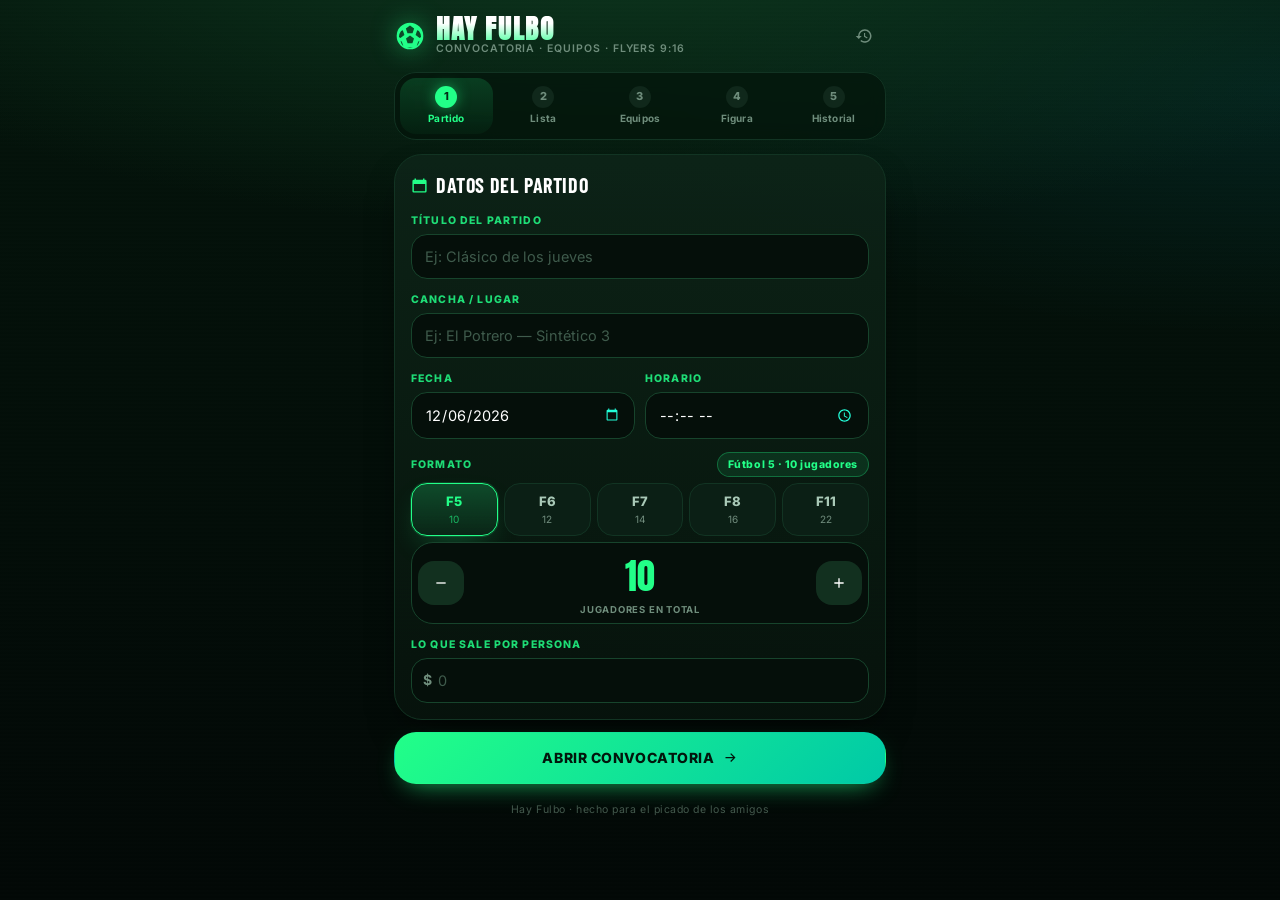
==== index.html @ 8767e7cd "Shell atómico en el service worker y arranque a prueba de fallas El botón +/-, los presets de format" ====
<!DOCTYPE html>
<html lang="es">
<head>
<meta charset="UTF-8">
<meta name="viewport" content="width=device-width, initial-scale=1, viewport-fit=cover">
<meta name="theme-color" content="#04140b">
<title>Hay Fulbo · Organizá el picado y generá flyers 9:16</title>
<meta name="description" content="Armá la convocatoria, balanceá los equipos, coroná la figura y generá flyers verticales 9:16 listos para el estado de WhatsApp e Instagram Stories.">

<link rel="icon" href="assets/favicon.svg" type="image/svg+xml">
<link rel="apple-touch-icon" href="assets/apple-touch-icon.png">
<link rel="manifest" href="manifest.webmanifest">
<meta name="mobile-web-app-capable" content="yes">
<meta name="apple-mobile-web-app-capable" content="yes">
<meta name="apple-mobile-web-app-status-bar-style" content="black-translucent">
<meta name="apple-mobile-web-app-title" content="Hay Fulbo">
<link rel="preconnect" href="https://fonts.googleapis.com">
<link rel="preconnect" href="https://fonts.gstatic.com" crossorigin>
<link href="https://fonts.googleapis.com/css2?family=Anton&family=Barlow+Condensed:wght@500;600;700&family=Inter:wght@400;500;600;800&display=swap" rel="stylesheet">
<link rel="stylesheet" href="css/styles.css">

<meta property="og:title" content="Hay Fulbo">
<meta property="og:description" content="Organizador de picados con flyers verticales 9:16 automáticos.">
<meta property="og:type" content="website">
<meta property="og:image" content="assets/icon-512.png">
</head>
<body>

<!-- ============ SPRITE DE ICONOS ============ -->
<svg width="0" height="0" style="position:absolute" aria-hidden="true">
  <defs>
    <symbol id="i-ball" viewBox="0 0 24 24"><path fill="currentColor" d="M12 2a10 10 0 1 0 0 20a10 10 0 0 0 0-20m0 2.2l3.1 2.2l-1.2 3.6h-3.8L8.9 6.4zM6.6 7.7l1.2 3.6l-3 2.2l-1.1-.8a8 8 0 0 1 1.6-4.4zm10.8 0l1.3.6a8 8 0 0 1 1.6 4.4l-1.1.8l-3-2.2zM12 11.6l3 2.2l-1.2 3.6h-3.6L9 13.8zM4.9 15.6l1 .7l1.1 3.3a8 8 0 0 1-2.1-4m14.2 0a8 8 0 0 1-2.1 4l1.1-3.3zm-9.4 5.1l.5-.1h3.6l.5.1a8 8 0 0 1-4.6 0"/></symbol>
    <symbol id="i-pin" viewBox="0 0 24 24"><path fill="currentColor" d="M12 2a7 7 0 0 0-7 7c0 5.2 7 13 7 13s7-7.8 7-13a7 7 0 0 0-7-7m0 9.5A2.5 2.5 0 1 1 12 6.5a2.5 2.5 0 0 1 0 5"/></symbol>
    <symbol id="i-clock" viewBox="0 0 24 24"><path fill="currentColor" d="M12 2a10 10 0 1 0 0 20a10 10 0 0 0 0-20m1 10.6l4 2.3l-1 1.7l-5-2.9V6h2z"/></symbol>
    <symbol id="i-cal" viewBox="0 0 24 24"><path fill="currentColor" d="M7 2v2h10V2h2v2h1a2 2 0 0 1 2 2v14a2 2 0 0 1-2 2H4a2 2 0 0 1-2-2V6a2 2 0 0 1 2-2h1V2zm13 8H4v10h16z"/></symbol>
    <symbol id="i-users" viewBox="0 0 24 24"><path fill="currentColor" d="M16 11a3 3 0 1 0 0-6a3 3 0 0 0 0 6m-8 0a3 3 0 1 0 0-6a3 3 0 0 0 0 6m0 2c-2.7 0-8 1.3-8 4v3h10v-3c0-1 .4-1.9 1-2.6c-1-.3-2.2-.4-3-.4m8 0c-.6 0-1.3.1-2 .2c1.2.9 2 2.1 2 3.4V21h8v-3c0-2.7-5.3-4-8-4"/></symbol>
    <symbol id="i-plus" viewBox="0 0 24 24"><path fill="currentColor" d="M11 5h2v6h6v2h-6v6h-2v-6H5v-2h6z"/></symbol>
    <symbol id="i-minus" viewBox="0 0 24 24"><path fill="currentColor" d="M5 11h14v2H5z"/></symbol>
    <symbol id="i-trash" viewBox="0 0 24 24"><path fill="currentColor" d="M9 3h6l1 2h4v2H4V5h4zM6 9h12l-1 12H7z"/></symbol>
    <symbol id="i-x" viewBox="0 0 24 24"><path fill="currentColor" d="m12 10.6l5-5l1.4 1.4l-5 5l5 5L17 18.4l-5-5l-5 5L5.6 17l5-5l-5-5L7 5.6z"/></symbol>
    <symbol id="i-download" viewBox="0 0 24 24"><path fill="currentColor" d="M12 3v10.2l3.6-3.6L17 11l-5 5l-5-5l1.4-1.4L12 13.2V3zM5 19h14v2H5z"/></symbol>
    <symbol id="i-share" viewBox="0 0 24 24"><path fill="currentColor" d="M18 16.1a3 3 0 0 0-2 .8l-7.1-4.1a3 3 0 0 0 0-1.6L16 7.1a3 3 0 1 0-1-2.2l-7.1 4.1a3 3 0 1 0 0 6l7.2 4.2a3 3 0 1 0 2.9-3.1"/></symbol>
    <symbol id="i-copy" viewBox="0 0 24 24"><path fill="currentColor" d="M16 1H4a2 2 0 0 0-2 2v14h2V3h12zm3 4H8a2 2 0 0 0-2 2v14a2 2 0 0 0 2 2h11a2 2 0 0 0 2-2V7a2 2 0 0 0-2-2"/></symbol>
    <symbol id="i-link" viewBox="0 0 24 24"><path fill="currentColor" d="M10.6 13.4a1 1 0 0 1 0-1.4l1.4-1.4a1 1 0 0 1 1.4 1.4zM7.8 16.2a4 4 0 0 1 0-5.7l2.8-2.8l1.4 1.4l-2.8 2.8a2 2 0 0 0 2.8 2.8l2.8-2.8l1.4 1.4l-2.8 2.9a4 4 0 0 1-5.6 0m8.4-8.4l-2.8 2.8l-1.4-1.4l2.8-2.8a4 4 0 1 1 5.6 5.6l-2.8 2.8l-1.4-1.4l2.8-2.8a2 2 0 0 0-2.8-2.8"/></symbol>
    <symbol id="i-wa" viewBox="0 0 24 24"><path fill="currentColor" d="M12 2a10 10 0 0 0-8.6 15L2 22l5.2-1.4A10 10 0 1 0 12 2m5.3 13.9c-.2.6-1.3 1.2-1.8 1.2s-1.2.3-4-1.4a11 11 0 0 1-3.4-4c-.3-.5-.9-1.6-.9-3s.8-2.1 1.1-2.4a1 1 0 0 1 .8-.3h.6c.2 0 .4 0 .6.5l.9 2c.1.2 0 .4-.1.6l-.4.5c-.2.2-.3.4-.1.7a9 9 0 0 0 4 3.1c.3.1.5.1.7-.1l.9-1c.2-.3.4-.2.6-.1l2 1c.3.1.5.2.5.3s0 .8-.2 1.4"/></symbol>
    <symbol id="i-magic" viewBox="0 0 24 24"><path fill="currentColor" d="m5 3l.9 2.6L8.5 6.5L5.9 7.4L5 10l-.9-2.6L1.5 6.5L4.1 5.6zm12 2l.6 1.8l1.9.7l-1.9.6L17 10l-.6-1.9l-1.9-.6l1.9-.7zM11.7 8.9l3.4 3.4L6.4 21L3 17.6zM19 14l.9 2.6l2.6.9l-2.6.9l-.9 2.6l-.9-2.6l-2.6-.9l2.6-.9z"/></symbol>
    <symbol id="i-medal" viewBox="0 0 24 24"><path fill="currentColor" d="M7 2h4L8.5 8.2A7 7 0 0 0 6 9.7zm10 0l1 7.7a7 7 0 0 0-2.5-1.5L13 2zM12 10a6 6 0 1 0 0 12a6 6 0 0 0 0-12m0 3l1.1 2.2l2.4.4l-1.7 1.7l.4 2.4L12 18.6l-2.2 1.1l.4-2.4l-1.7-1.7l2.4-.4z"/></symbol>
    <symbol id="i-image" viewBox="0 0 24 24"><path fill="currentColor" d="M21 3H3a1 1 0 0 0-1 1v16a1 1 0 0 0 1 1h18a1 1 0 0 0 1-1V4a1 1 0 0 0-1-1M8 7.5A1.5 1.5 0 1 1 8 10.5A1.5 1.5 0 0 1 8 7.5M4 19l5-6l3 3.5L15 12l5 7z"/></symbol>
    <symbol id="i-shirt" viewBox="0 0 24 24"><path fill="currentColor" d="M9 2L3 5l2 5l2-.7V22h10V9.3L19 10l2-5l-6-3a3 3 0 0 1-6 0"/></symbol>
    <symbol id="i-chart" viewBox="0 0 24 24"><path fill="currentColor" d="M3 3h2v16h16v2H3zm5 10h3v5H8zm5-6h3v11h-3zm5 3h3v8h-3z"/></symbol>
    <symbol id="i-check" viewBox="0 0 24 24"><path fill="currentColor" d="m9.6 16.6l-4.2-4.2L4 13.8l5.6 5.6L21 8l-1.4-1.4z"/></symbol>
    <symbol id="i-warn" viewBox="0 0 24 24"><path fill="currentColor" d="M12 2L1 21h22zm0 6l1 7h-2zm-1 9h2v2h-2z"/></symbol>
    <symbol id="i-info" viewBox="0 0 24 24"><path fill="currentColor" d="M12 2a10 10 0 1 0 0 20a10 10 0 0 0 0-20m1 15h-2v-6h2zm0-8h-2V7h2z"/></symbol>
    <symbol id="i-arrow" viewBox="0 0 24 24"><path fill="currentColor" d="m13 5l7 7l-7 7l-1.4-1.4l4.6-4.6H4v-2h12.2L11.6 6.4z"/></symbol>
    <symbol id="i-money" viewBox="0 0 24 24"><path fill="currentColor" d="M2 5h20v14H2zm10 2.5a4.5 4.5 0 1 0 0 9a4.5 4.5 0 0 0 0-9M5 8a2 2 0 0 1-2 2v4a2 2 0 0 1 2 2h14a2 2 0 0 1 2-2v-4a2 2 0 0 1-2-2z"/></symbol>
    <symbol id="i-swap" viewBox="0 0 24 24"><path fill="currentColor" d="M8 3v3h11v2H8v3l-5-4zm8 18v-3H5v-2h11v-3l5 4z"/></symbol>
    <symbol id="i-history" viewBox="0 0 24 24"><path fill="currentColor" d="M13 3a9 9 0 0 0-9 9H1l4 4l4-4H6a7 7 0 1 1 7 7a7 7 0 0 1-4.5-1.7l-1.4 1.5A9 9 0 1 0 13 3m-1 5v5l4 2.4l.8-1.3L13.5 12V8z"/></symbol>
  </defs>
</svg>

<!-- ============ TOAST ============ -->
<div id="toast" class="toast" role="status" aria-live="polite">
  <svg class="toast__icon"><use href="#i-check"></use></svg>
  <span class="toast__msg"></span>
</div>

<canvas id="confetti" class="confetti" aria-hidden="true"></canvas>

<!-- ============ APP ============ -->
<div class="app">

  <header class="topbar">
    <div class="brand">
      <svg class="brand__ball"><use href="#i-ball"></use></svg>
      <div class="brand__text">
        <h1>HAY FULBO</h1>
        <p>Convocatoria · Equipos · Flyers 9:16</p>
      </div>
    </div>
    <button class="btn btn--ghost btn--icon" id="btn-reset" title="Nuevo partido" aria-label="Nuevo partido">
      <svg><use href="#i-history"></use></svg>
    </button>
  </header>

  <nav class="steps" id="steps" role="tablist" aria-label="Pasos">
    <button class="step is-active" data-step="1" role="tab"><span class="step__n">1</span><span class="step__l">Partido</span></button>
    <button class="step" data-step="2" role="tab"><span class="step__n">2</span><span class="step__l">Lista</span></button>
    <button class="step" data-step="3" role="tab"><span class="step__n">3</span><span class="step__l">Equipos</span></button>
    <button class="step" data-step="4" role="tab"><span class="step__n">4</span><span class="step__l">Figura</span></button>
    <button class="step" data-step="5" role="tab"><span class="step__n">5</span><span class="step__l">Historial</span></button>
  </nav>

  <main class="screens">

    <!-- ========== 1. PARTIDO ========== -->
    <section class="screen is-active" data-screen="1">
      <div class="card">
        <h2 class="card__title"><svg><use href="#i-cal"></use></svg> Datos del partido</h2>

        <div class="field">
          <label for="f-titulo">Título del partido</label>
          <input id="f-titulo" type="text" maxlength="34" placeholder="Ej: Clásico de los jueves" autocomplete="off">
        </div>

        <div class="field">
          <label for="f-lugar">Cancha / lugar</label>
          <input id="f-lugar" type="text" maxlength="40" placeholder="Ej: El Potrero — Sintético 3" autocomplete="off">
        </div>

        <div class="grid-2">
          <div class="field">
            <label for="f-fecha">Fecha</label>
            <input id="f-fecha" type="date">
          </div>
          <div class="field">
            <label for="f-hora">Horario</label>
            <input id="f-hora" type="time">
          </div>
        </div>

        <div class="field">
          <div class="field__head">
            <label>Formato</label>
            <span class="pill" id="format-label">Fútbol 5 · 10 jugadores</span>
          </div>
          <div class="presets" id="presets">
            <button type="button" data-total="10"><b>F5</b><i>10</i></button>
            <button type="button" data-total="12"><b>F6</b><i>12</i></button>
            <button type="button" data-total="14"><b>F7</b><i>14</i></button>
            <button type="button" data-total="16"><b>F8</b><i>16</i></button>
            <button type="button" data-total="22"><b>F11</b><i>22</i></button>
          </div>
          <div class="stepper">
            <button type="button" id="total-minus" aria-label="Quitar cupo"><svg><use href="#i-minus"></use></svg></button>
            <div class="stepper__val">
              <input id="f-total" type="number" min="2" max="40" value="10" inputmode="numeric">
              <span>jugadores en total</span>
            </div>
            <button type="button" id="total-plus" aria-label="Sumar cupo"><svg><use href="#i-plus"></use></svg></button>
          </div>
        </div>

        <div class="field">
          <label for="f-precio">Lo que sale por persona</label>
          <div class="input-affix">
            <span>$</span>
            <input id="f-precio" type="number" min="0" step="100" placeholder="0" inputmode="numeric">
          </div>
        </div>
      </div>

      <button class="btn btn--primary btn--xl" id="btn-open-call">
        Abrir convocatoria <svg><use href="#i-arrow"></use></svg>
      </button>
    </section>

    <!-- ========== 2. LISTA ========== -->
    <section class="screen" data-screen="2">
      <div class="card status" id="status-card">
        <div class="status__row">
          <div>
            <p class="status__kicker" id="status-kicker">Convocatoria abierta</p>
            <h3 class="status__headline" id="status-headline">FALTAN 10</h3>
          </div>
          <div class="status__count">
            <span>cupos</span>
            <b><i id="count-in">0</i>/<i id="count-total">10</i></b>
          </div>
        </div>
        <div class="bar"><div class="bar__fill" id="bar-fill"></div></div>
        <div class="status__meta" id="status-meta"></div>
      </div>

      <div class="card">
        <form id="form-player" class="add-row" autocomplete="off">
          <input id="f-nombre" type="text" maxlength="22" placeholder="Nombre o apodo…" aria-label="Nombre del jugador" list="known-names">
          <datalist id="known-names"></datalist>
          <select id="f-pos" aria-label="Posición">
            <option value="COM">Campo</option>
            <option value="ARQ">Arquero</option>
            <option value="DEF">Defensor</option>
            <option value="MED">Medio</option>
            <option value="DEL">Delantero</option>
          </select>
          <button class="btn btn--primary btn--icon" type="submit" aria-label="Agregar"><svg><use href="#i-plus"></use></svg></button>
        </form>
        <div class="add-tools">
          <button class="link" id="btn-regulars"><svg><use href="#i-users"></use></svg> Los de siempre</button>
          <button class="link" id="btn-paste"><svg><use href="#i-wa"></use></svg> Pegar de WhatsApp</button>
          <button class="link link--danger" id="btn-clear"><svg><use href="#i-trash"></use></svg> Vaciar</button>
        </div>
      </div>

      <div class="card">
        <div class="card__head">
          <h2 class="card__title"><svg><use href="#i-users"></use></svg> Nómina</h2>
          <span class="pill" id="roster-badge">0 anotados</span>
        </div>
        <div id="roster" class="roster"></div>
      </div>

      <div class="actions-grid">
        <button class="btn btn--soft" id="btn-flyer-call"><svg><use href="#i-image"></use></svg> Flyer 9:16</button>
        <button class="btn btn--soft" id="btn-copy-wa"><svg><use href="#i-wa"></use></svg> Copiar texto</button>
        <button class="btn btn--soft" id="btn-copy-link"><svg><use href="#i-link"></use></svg> Copiar link</button>
        <button class="btn btn--soft" id="btn-goto-teams"><svg><use href="#i-shirt"></use></svg> Armar equipos</button>
      </div>
    </section>

    <!-- ========== 3. EQUIPOS ========== -->
    <section class="screen" data-screen="3">
      <div class="card">
        <div class="card__head">
          <h2 class="card__title"><svg><use href="#i-shirt"></use></svg> Balanceador</h2>
          <span class="pill" id="balance-badge">—</span>
        </div>
        <p class="muted">Reparte los titulares en dos equipos parejos usando nivel y posición. Podés mover jugadores a mano tocando el ícono de intercambio.</p>
        <div class="grid-2">
          <div class="field">
            <label for="f-teamA">Nombre equipo A</label>
            <input id="f-teamA" type="text" maxlength="16" placeholder="Claritos">
          </div>
          <div class="field">
            <label for="f-teamB">Nombre equipo B</label>
            <input id="f-teamB" type="text" maxlength="16" placeholder="Oscuritos">
          </div>
        </div>
        <button class="btn btn--primary btn--xl" id="btn-balance"><svg><use href="#i-magic"></use></svg> Balancear equipos</button>
      </div>

      <div class="teams" id="teams"></div>

      <div class="actions-grid">
        <button class="btn btn--soft" id="btn-flyer-teams"><svg><use href="#i-image"></use></svg> Flyer formaciones</button>
        <button class="btn btn--soft" id="btn-copy-teams"><svg><use href="#i-copy"></use></svg> Copiar equipos</button>
      </div>
    </section>

    <!-- ========== 4. FIGURA Y PUNTAJES ========== -->
    <section class="screen" data-screen="4">
      <div class="card">
        <div class="card__head">
          <h2 class="card__title"><svg><use href="#i-medal"></use></svg> Puntajes y figura</h2>
          <span class="pill" id="mvp-badge">Sin figura</span>
        </div>
        <div id="ratings" class="ratings"></div>
      </div>

      <div class="actions-grid">
        <button class="btn btn--soft btn--wide" id="btn-flyer-mvp"><svg><use href="#i-medal"></use></svg> Flyer de la figura 9:16</button>
        <button class="btn btn--primary btn--wide" id="btn-save-history"><svg><use href="#i-check"></use></svg> Cerrar partido y guardar</button>
      </div>
    </section>

    <!-- ========== 5. HISTORIAL ========== -->
    <section class="screen" data-screen="5">
      <div class="card">
        <div class="card__head">
          <h2 class="card__title"><svg><use href="#i-history"></use></svg> Ranking histórico</h2>
          <span class="pill" id="history-badge">0 partidos</span>
        </div>
        <div id="history-rank" class="rank"></div>
      </div>
      <div class="card">
        <h2 class="card__title"><svg><use href="#i-cal"></use></svg> Partidos guardados</h2>
        <div id="history-list" class="hist"></div>
      </div>
      <button class="btn btn--soft btn--wide" id="btn-clear-history"><svg><use href="#i-trash"></use></svg> Borrar historial</button>
    </section>

  </main>

  <div class="install" id="install-banner" hidden>
    <div class="install__icon"><svg><use href="#i-download"></use></svg></div>
    <div class="install__body">
      <b>Instalá Hay Fulbo en el celu</b>
      <span>Se abre como una app, entra sin internet y ocupa casi nada.</span>
    </div>
    <div class="install__actions">
      <button class="btn btn--primary" id="btn-install">Instalar</button>
      <button class="link" id="btn-install-dismiss">Ahora no</button>
    </div>
  </div>

  <footer class="foot">Hay Fulbo · hecho para el picado de los amigos</footer>
</div>

<!-- ============ AVISO DE VERSIÓN NUEVA ============ -->
<div class="updatebar" id="update-bar" hidden role="status">
  <span>Hay una versión nueva de la app.</span>
  <button class="btn btn--primary" id="btn-update">Actualizar</button>
</div>

<!-- ============ MODAL: CÓMO INSTALAR ============ -->
<div class="modal" id="ios-modal" hidden>
  <div class="modal__box modal__box--sm" role="dialog" aria-modal="true" aria-label="Cómo instalar la app">
    <div class="modal__head">
      <h3><svg class="ic"><use href="#i-download"></use></svg> Instalar en el celu</h3>
      <button class="btn btn--ghost btn--icon" data-close><svg><use href="#i-x"></use></svg></button>
    </div>
    <p class="muted">Queda como una app más, con su ícono en la pantalla de inicio y sin barra del navegador.</p>
    <ol class="howto">
      <li><b>iPhone / iPad:</b> tocá <span class="kbd">Compartir</span> en la barra de Safari, elegí <span class="kbd">Agregar a inicio</span> y confirmá.</li>
      <li><b>Android:</b> abrí el menú de tres puntos y tocá <span class="kbd">Instalar aplicación</span>.</li>
      <li><b>Escritorio:</b> el ícono de instalar aparece a la derecha de la barra de direcciones.</li>
    </ol>
    <div class="modal__foot">
      <button class="btn btn--soft btn--wide" data-close>Entendido</button>
    </div>
  </div>
</div>

<!-- ============ MODAL FLYER ============ -->
<div class="modal" id="flyer-modal" hidden>
  <div class="modal__box modal__box--wide" role="dialog" aria-modal="true" aria-label="Flyer">
    <div class="modal__head">
      <h3 id="flyer-title">Flyer</h3>
      <button class="btn btn--ghost btn--icon" data-close><svg><use href="#i-x"></use></svg></button>
    </div>

    <div class="themes" id="themes"></div>

    <div class="stage">
      <div class="stage__frame">
        <canvas id="flyer-canvas" width="1080" height="1920"></canvas>
      </div>
    </div>

    <div class="modal__foot">
      <button class="btn btn--primary btn--wide" id="btn-share"><svg><use href="#i-share"></use></svg> Compartir</button>
      <button class="btn btn--soft btn--wide" id="btn-download"><svg><use href="#i-download"></use></svg> Descargar PNG 1080×1920</button>
    </div>
  </div>
</div>

<!-- ============ MODAL PEGAR ============ -->
<div class="modal" id="paste-modal" hidden>
  <div class="modal__box" role="dialog" aria-modal="true" aria-label="Pegar lista">
    <div class="modal__head">
      <h3><svg class="ic"><use href="#i-wa"></use></svg> Pegar del grupo</h3>
      <button class="btn btn--ghost btn--icon" data-close><svg><use href="#i-x"></use></svg></button>
    </div>
    <p class="muted">Pegá el mensaje entero. Detecta numeraciones (1., 2-, •), ignora encabezados y descarta repetidos.</p>
    <textarea id="paste-text" rows="8" placeholder="1. Nico&#10;2- Mati&#10;3) Franco&#10;4. Gonza"></textarea>
    <div class="modal__foot">
      <button class="btn btn--primary btn--wide" id="btn-paste-ok">Procesar y agregar</button>
      <button class="btn btn--soft" data-close>Cancelar</button>
    </div>
  </div>
</div>

<!-- ============ MODAL CONFIRMAR ============ -->
<div class="modal" id="confirm-modal" hidden>
  <div class="modal__box modal__box--sm" role="alertdialog" aria-modal="true">
    <div class="modal__head"><h3 id="confirm-title">¿Seguro?</h3></div>
    <p class="muted" id="confirm-text"></p>
    <div class="modal__foot">
      <button class="btn btn--danger btn--wide" id="confirm-yes">Sí, dale</button>
      <button class="btn btn--soft" data-close>Cancelar</button>
    </div>
  </div>
</div>

<script src="js/util.js"></script>
<script src="js/pwa.js"></script>
<script src="js/state.js"></script>
<script src="js/teams.js"></script>
<script src="js/canvas-kit.js"></script>
<script src="js/themes.js"></script>
<script src="js/flyers.js"></script>
<script src="js/ui.js"></script>
<script src="js/main.js"></script>
</body>
</html>
---- css/styles.css ----
/* ============================================================
   HAY FULBO — design system
   ============================================================ */
:root{
  --bg-0:#020806;
  --bg-1:#04140b;
  --bg-2:#071c11;
  --surface:#0a1a12;
  --surface-2:#0d2418;
  --line:#17442c;
  --line-soft:#123423;

  --ink:#eafff3;
  --ink-2:#a9c9b7;
  --ink-3:#6f8d7c;

  --accent:#22ff88;
  --accent-2:#00d9ff;
  --gold:#ffcb3d;
  --danger:#ff5a5a;
  --warn:#ffa62b;

  --r-sm:10px;
  --r-md:16px;
  --r-lg:22px;
  --r-xl:28px;

  --shadow: 0 18px 40px -18px rgba(0,0,0,.9);
  --glow: 0 0 0 1px rgba(34,255,136,.18), 0 12px 30px -12px rgba(34,255,136,.35);

  --font-display:'Anton', 'Arial Black', sans-serif;
  --font-cond:'Barlow Condensed', 'Arial Narrow', sans-serif;
  --font-body:'Inter', system-ui, -apple-system, 'Segoe UI', sans-serif;
}

*,*::before,*::after{box-sizing:border-box}
html,body{margin:0;padding:0}
html{-webkit-text-size-adjust:100%}

body{
  font-family:var(--font-body);
  color:var(--ink);
  background:
    radial-gradient(120% 60% at 50% -10%, #0d3a20 0%, transparent 60%),
    radial-gradient(90% 50% at 100% 10%, rgba(0,217,255,.08) 0%, transparent 55%),
    linear-gradient(180deg, var(--bg-1) 0%, var(--bg-0) 100%);
  background-attachment:fixed;
  min-height:100dvh;
  -webkit-tap-highlight-color:transparent;
  font-size:15px;
  line-height:1.45;
}
body::before{
  content:'';position:fixed;inset:0;pointer-events:none;z-index:0;
  background-image:repeating-linear-gradient(0deg, rgba(255,255,255,.014) 0 2px, transparent 2px 4px);
  mix-blend-mode:overlay;
}

button,input,select,textarea{font:inherit;color:inherit}
button{cursor:pointer;border:0;background:none}
h1,h2,h3,p{margin:0}
svg{width:1em;height:1em;display:block;fill:currentColor}

/* ---------- layout ---------- */
.app{
  position:relative;z-index:1;
  width:100%;max-width:470px;margin:0 auto;
  padding:14px 14px calc(28px + env(safe-area-inset-bottom));
  display:flex;flex-direction:column;gap:14px;
}

.topbar{display:flex;align-items:center;justify-content:space-between;gap:10px}
.brand{display:flex;align-items:center;gap:10px}
.brand__ball{
  font-size:32px;color:var(--accent);
  filter:drop-shadow(0 0 12px rgba(34,255,136,.55));
  animation:spin 9s linear infinite;
}
@keyframes spin{to{transform:rotate(360deg)}}
@media (prefers-reduced-motion:reduce){.brand__ball{animation:none}}
.brand__text h1{
  font-family:var(--font-display);font-size:27px;letter-spacing:.06em;
  line-height:.95;color:#fff;
  background:linear-gradient(180deg,#fff 30%,var(--accent) 130%);
  -webkit-background-clip:text;background-clip:text;color:transparent;
}
.brand__text p{font-size:10.5px;color:var(--ink-3);letter-spacing:.09em;text-transform:uppercase;font-weight:600}

/* ---------- steps ---------- */
.steps{
  display:grid;grid-template-columns:repeat(5,1fr);gap:4px;
  background:rgba(4,20,11,.7);border:1px solid var(--line-soft);
  border-radius:var(--r-lg);padding:5px;backdrop-filter:blur(8px);
}
.step{
  display:flex;flex-direction:column;align-items:center;gap:3px;
  padding:8px 2px;border-radius:var(--r-md);
  color:var(--ink-3);transition:.18s;
}
.step__n{
  width:22px;height:22px;border-radius:50%;
  display:grid;place-items:center;font-size:11px;font-weight:800;
  background:#10281b;color:var(--ink-3);transition:.18s;
}
.step__l{font-size:10px;font-weight:700;letter-spacing:.02em}
.step.is-active{background:linear-gradient(180deg,rgba(34,255,136,.16),rgba(34,255,136,.04));color:var(--accent)}
.step.is-active .step__n{background:var(--accent);color:#032a15;box-shadow:0 0 14px rgba(34,255,136,.5)}
.step.is-done .step__n{background:#1c5c39;color:var(--accent)}

/* ---------- screens ---------- */
.screens{display:block}
.screen{display:none;flex-direction:column;gap:12px}
.screen.is-active{display:flex;animation:rise .28s ease both}
@keyframes rise{from{opacity:0;transform:translateY(10px)}to{opacity:1;transform:none}}

/* ---------- card ---------- */
.card{
  background:linear-gradient(180deg,rgba(13,36,24,.92),rgba(7,20,13,.92));
  border:1px solid var(--line-soft);
  border-radius:var(--r-xl);
  padding:16px;
  box-shadow:var(--shadow);
  display:flex;flex-direction:column;gap:13px;
}
.card__head{display:flex;align-items:center;justify-content:space-between;gap:8px}
.card__title{
  display:flex;align-items:center;gap:8px;
  font-family:var(--font-cond);font-size:20px;font-weight:700;
  letter-spacing:.03em;text-transform:uppercase;color:#fff;
}
.card__title svg{font-size:17px;color:var(--accent)}
.muted{color:var(--ink-2);font-size:12.5px;line-height:1.5}

/* ---------- fields ---------- */
.field{display:flex;flex-direction:column;gap:6px}
.field__head{display:flex;align-items:center;justify-content:space-between;gap:8px}
.field label{
  font-size:10.5px;font-weight:800;letter-spacing:.11em;
  text-transform:uppercase;color:var(--accent);opacity:.85;
}
input[type=text],input[type=date],input[type=time],input[type=number],select,textarea{
  width:100%;background:#050f0a;border:1px solid var(--line);
  border-radius:var(--r-md);padding:11px 13px;
  font-size:14.5px;color:#fff;outline:none;transition:.16s;
  appearance:none;
}
select{
  background-image:linear-gradient(45deg,transparent 50%,var(--ink-3) 50%),linear-gradient(135deg,var(--ink-3) 50%,transparent 50%);
  background-position:calc(100% - 16px) 50%,calc(100% - 11px) 50%;
  background-size:5px 5px,5px 5px;background-repeat:no-repeat;padding-right:32px;
}
textarea{resize:vertical;font-size:13px;line-height:1.6}
input::placeholder,textarea::placeholder{color:#3f5b4c}
input:focus,select:focus,textarea:focus{border-color:var(--accent);box-shadow:0 0 0 3px rgba(34,255,136,.13)}
input[type=number]::-webkit-inner-spin-button,input[type=number]::-webkit-outer-spin-button{-webkit-appearance:none;margin:0}
input[type=number]{-moz-appearance:textfield}
input[type=date],input[type=time]{min-height:44px}
::-webkit-calendar-picker-indicator{filter:invert(.8) sepia(1) saturate(4) hue-rotate(90deg);cursor:pointer}

.grid-2{display:grid;grid-template-columns:1fr 1fr;gap:10px}
.input-affix{position:relative}
.input-affix span{position:absolute;left:12px;top:50%;transform:translateY(-50%);color:var(--ink-3);font-weight:700;font-size:14px}
.input-affix input{padding-left:26px}

.pill{
  font-size:10.5px;font-weight:800;letter-spacing:.05em;
  background:rgba(34,255,136,.1);border:1px solid rgba(34,255,136,.3);
  color:var(--accent);padding:4px 10px;border-radius:999px;white-space:nowrap;
}

/* ---------- presets & stepper ---------- */
.presets{display:grid;grid-template-columns:repeat(5,1fr);gap:6px}
.presets button{
  background:#0b1f15;border:1px solid var(--line-soft);border-radius:var(--r-md);
  padding:8px 2px;display:flex;flex-direction:column;align-items:center;gap:1px;
  color:var(--ink-2);transition:.16s;
}
.presets button b{font-size:13px;font-weight:800}
.presets button i{font-size:10px;font-style:normal;opacity:.65}
.presets button:hover{border-color:var(--line);color:#fff}
.presets button.is-on{
  background:linear-gradient(180deg,rgba(34,255,136,.22),rgba(34,255,136,.06));
  border-color:var(--accent);color:var(--accent);box-shadow:var(--glow);
}
.stepper{
  display:flex;align-items:center;justify-content:space-between;
  background:#050f0a;border:1px solid var(--line);border-radius:var(--r-lg);padding:6px;
}
.stepper button{
  width:46px;height:44px;border-radius:var(--r-md);background:#12301f;
  display:grid;place-items:center;font-size:16px;color:#fff;transition:.14s;
}
.stepper button:active{transform:scale(.94);background:#1a4a2e}
.stepper__val{text-align:center;display:flex;flex-direction:column;align-items:center}
.stepper__val input{
  width:80px;background:none;border:0;text-align:center;padding:0;
  font-family:var(--font-display);font-size:36px;line-height:1;color:var(--accent);
}
.stepper__val input:focus{box-shadow:none}
.stepper__val span{font-size:9.5px;text-transform:uppercase;letter-spacing:.08em;color:var(--ink-3);font-weight:700}

/* ---------- buttons ---------- */
.btn{
  display:inline-flex;align-items:center;justify-content:center;gap:8px;
  border-radius:var(--r-md);padding:11px 15px;
  font-size:12.5px;font-weight:800;letter-spacing:.04em;text-transform:uppercase;
  transition:.16s;border:1px solid transparent;
}
.btn svg{font-size:15px}
.btn:active{transform:scale(.97)}
.btn--primary{background:linear-gradient(135deg,var(--accent),#00c9a7);color:#02160c;box-shadow:0 10px 26px -12px rgba(34,255,136,.75)}
.btn--primary:hover{filter:brightness(1.08)}
.btn--soft{background:#0d2418;border-color:var(--line);color:var(--ink)}
.btn--soft:hover{border-color:var(--accent);color:var(--accent)}
.btn--ghost{color:var(--ink-3)}
.btn--ghost:hover{color:#fff}
.btn--danger{background:linear-gradient(135deg,#ff5a5a,#c62828);color:#fff}
.btn--icon{padding:0;width:44px;height:44px;flex:0 0 auto}
.btn--icon svg{font-size:18px}
.btn--wide{width:100%}
.btn--xl{width:100%;padding:15px;font-size:14px;border-radius:var(--r-lg)}
.btn[disabled]{opacity:.45;pointer-events:none}

.actions-grid{display:grid;grid-template-columns:1fr 1fr;gap:8px}
.actions-grid .btn--wide{grid-column:1/-1}

.link{
  display:inline-flex;align-items:center;gap:6px;
  font-size:11.5px;font-weight:700;color:var(--accent);padding:2px 0;
}
.link svg{font-size:14px}
.link--danger{color:#ff8080}
.link:hover{text-decoration:underline}

/* ---------- status ---------- */
.status{gap:10px;position:relative;overflow:hidden;border-color:rgba(255,166,43,.35)}
.status.is-full{border-color:rgba(34,255,136,.5)}
.status.is-over{border-color:rgba(0,217,255,.45)}
.status__row{display:flex;align-items:flex-start;justify-content:space-between;gap:10px}
.status__kicker{
  font-size:10px;font-weight:800;letter-spacing:.13em;text-transform:uppercase;color:var(--warn);
}
.status.is-full .status__kicker{color:var(--accent)}
.status.is-over .status__kicker{color:var(--accent-2)}
.status__headline{
  font-family:var(--font-display);font-size:38px;line-height:.92;letter-spacing:.01em;color:#fff;margin-top:3px;
}
.status__headline em{font-style:normal;color:var(--warn)}
.status.is-full .status__headline em{color:var(--accent)}
.status__count{text-align:right;flex:0 0 auto}
.status__count span{display:block;font-size:9.5px;text-transform:uppercase;letter-spacing:.1em;color:var(--ink-3);font-weight:700}
.status__count b{font-family:var(--font-cond);font-size:28px;font-weight:700;line-height:1}
.status__count i{font-style:normal}
.status__count i:first-child{color:var(--accent)}
.status__meta{display:flex;flex-wrap:wrap;gap:6px}
.status__meta span{
  font-size:10.5px;font-weight:700;color:var(--ink-2);
  background:#08180f;border:1px solid var(--line-soft);border-radius:999px;padding:3px 9px;
}
.bar{height:9px;border-radius:999px;background:#061109;border:1px solid var(--line-soft);overflow:hidden}
.bar__fill{
  height:100%;width:0;border-radius:999px;
  background:linear-gradient(90deg,var(--accent),var(--accent-2));
  box-shadow:0 0 14px rgba(34,255,136,.6);transition:width .35s cubic-bezier(.4,0,.2,1);
}

/* ---------- add row ---------- */
.add-row{display:grid;grid-template-columns:1fr 104px 44px;gap:7px}
.add-tools{display:flex;align-items:center;gap:14px;flex-wrap:wrap;border-top:1px solid var(--line-soft);padding-top:10px}
.add-tools .link--danger{margin-left:auto}

/* ---------- roster ---------- */
.roster{display:flex;flex-direction:column;gap:6px;max-height:340px;overflow-y:auto;padding-right:3px}
.roster::-webkit-scrollbar,.ratings::-webkit-scrollbar{width:5px}
.roster::-webkit-scrollbar-thumb,.ratings::-webkit-scrollbar-thumb{background:var(--line);border-radius:3px}
.pl{
  display:flex;align-items:center;gap:9px;
  background:#071309;border:1px solid var(--line-soft);border-radius:var(--r-md);
  padding:8px 10px;animation:rise .2s ease both;
}
.pl.is-sub{background:rgba(0,217,255,.05);border-color:rgba(0,217,255,.22)}
.pl__n{
  width:24px;height:24px;flex:0 0 auto;border-radius:50%;display:grid;place-items:center;
  font-size:11px;font-weight:800;background:#143a24;color:var(--accent);
}
.pl.is-sub .pl__n{background:rgba(0,217,255,.16);color:var(--accent-2)}
.pl__name{flex:1;min-width:0;font-size:14px;font-weight:600;overflow:hidden;text-overflow:ellipsis;white-space:nowrap}
.pl__tag{
  font-size:9px;font-weight:800;letter-spacing:.06em;padding:2px 6px;border-radius:5px;
  background:#12301f;color:var(--ink-2);flex:0 0 auto;
}
.pl__tag--ARQ{background:rgba(255,203,61,.16);color:var(--gold)}
.pl__tag--sub{background:rgba(0,217,255,.16);color:var(--accent-2)}
.pl__pay{
  width:30px;height:30px;flex:0 0 auto;border-radius:9px;display:grid;place-items:center;
  background:#0f2417;color:#3d5b4b;font-size:13px;transition:.15s;
}
.pl__pay.is-paid{background:rgba(34,255,136,.16);color:var(--accent)}
.pl__del{width:30px;height:30px;flex:0 0 auto;border-radius:9px;display:grid;place-items:center;color:#4a6a58;font-size:13px}
.pl__del:hover{color:var(--danger);background:rgba(255,90,90,.1)}

.empty{
  text-align:center;padding:26px 10px;color:var(--ink-3);font-size:12.5px;
  border:1px dashed var(--line);border-radius:var(--r-lg);
}
.empty svg{font-size:26px;margin:0 auto 8px;opacity:.5}

/* ---------- teams ---------- */
.teams{display:flex;flex-direction:column;gap:12px}
.team{
  border-radius:var(--r-xl);padding:14px;border:1px solid var(--line-soft);
  background:linear-gradient(180deg,rgba(13,36,24,.92),rgba(7,20,13,.92));
  display:flex;flex-direction:column;gap:9px;box-shadow:var(--shadow);
}
.team--a{border-color:rgba(34,255,136,.34)}
.team--b{border-color:rgba(0,217,255,.3)}
.team__head{display:flex;align-items:center;justify-content:space-between;gap:8px}
.team__name{font-family:var(--font-display);font-size:23px;letter-spacing:.03em}
.team--a .team__name{color:var(--accent)}
.team--b .team__name{color:var(--accent-2)}
.team__stat{font-size:10.5px;color:var(--ink-3);font-weight:700;text-align:right}
.team__stat b{display:block;font-family:var(--font-cond);font-size:19px;color:#fff}
.team__list{display:flex;flex-direction:column;gap:5px}

/* ---------- ratings ---------- */
.ratings{display:flex;flex-direction:column;gap:8px;max-height:52vh;overflow-y:auto;padding-right:3px}
.rt{
  background:#071309;border:1px solid var(--line-soft);border-radius:var(--r-lg);padding:10px 11px;
  display:flex;flex-direction:column;gap:8px;
}
.rt.is-mvp{border-color:var(--gold);background:rgba(255,203,61,.06)}
.rt__top{display:flex;align-items:center;gap:8px}
.rt__name{flex:1;min-width:0;font-size:14px;font-weight:700;overflow:hidden;text-overflow:ellipsis;white-space:nowrap}
.rt__score{font-family:var(--font-cond);font-size:20px;font-weight:700;color:var(--accent);min-width:34px;text-align:right}
.rt.is-mvp .rt__score{color:var(--gold)}
.rt__bottom{display:flex;align-items:center;gap:9px}
.rt__bottom input[type=range]{flex:1;accent-color:var(--accent);height:22px}
.rt__goals{display:flex;align-items:center;gap:4px;background:#0f2417;border-radius:9px;padding:3px}
.rt__goals button{width:24px;height:24px;border-radius:6px;display:grid;place-items:center;font-size:11px;color:var(--ink-2)}
.rt__goals button:hover{background:#1a4a2e;color:#fff}
.rt__goals b{min-width:20px;text-align:center;font-size:12px;font-weight:800}
.rt__crown{
  width:34px;height:34px;flex:0 0 auto;border-radius:10px;display:grid;place-items:center;
  background:#0f2417;color:#4a6a58;font-size:15px;transition:.15s;
}
.rt__crown.is-on{background:linear-gradient(135deg,var(--gold),#ff9d00);color:#2a1a00;box-shadow:0 0 16px rgba(255,203,61,.5)}

/* ---------- score ---------- */
.score{display:grid;grid-template-columns:1fr auto 1fr;align-items:center;gap:8px}
.score__side{display:flex;flex-direction:column;align-items:center;gap:7px;min-width:0}
.score__side>span{
  font-size:11px;font-weight:800;letter-spacing:.05em;text-transform:uppercase;
  color:var(--ink-2);text-align:center;max-width:100%;overflow:hidden;text-overflow:ellipsis;white-space:nowrap;
}
.score__ctrl{display:flex;align-items:center;gap:6px}
.score__ctrl button{width:32px;height:32px;border-radius:9px;background:#12301f;display:grid;place-items:center;font-size:13px}
.score__ctrl button:active{transform:scale(.92)}
.score__ctrl b{font-family:var(--font-display);font-size:40px;line-height:1;min-width:44px;text-align:center;color:#fff}
.score__vs{font-family:var(--font-display);font-size:17px;color:var(--ink-3)}

/* ---------- historial ---------- */
.rank{display:flex;flex-direction:column;gap:5px}
.rk{
  display:flex;align-items:center;gap:9px;padding:8px 10px;border-radius:var(--r-md);
  background:#071309;border:1px solid var(--line-soft);font-size:13px;
}
.rk__pos{width:24px;text-align:center;font-family:var(--font-cond);font-size:17px;font-weight:700;color:var(--ink-3)}
.rk:nth-child(1) .rk__pos{color:var(--gold)}
.rk__name{flex:1;min-width:0;font-weight:600;overflow:hidden;text-overflow:ellipsis;white-space:nowrap}
.rk__meta{font-size:10px;color:var(--ink-3);font-weight:700;text-align:right}
.rk__meta b{display:block;font-size:15px;color:var(--accent);font-family:var(--font-cond)}
.hist{display:flex;flex-direction:column;gap:6px}
.hs{
  display:flex;align-items:center;justify-content:space-between;gap:8px;padding:9px 11px;
  border-radius:var(--r-md);background:#071309;border:1px solid var(--line-soft);
}
.hs__t{font-size:13px;font-weight:700}
.hs__s{font-size:10.5px;color:var(--ink-3)}
.hs__r{font-family:var(--font-cond);font-size:18px;font-weight:700;color:var(--accent)}

/* ---------- modal ---------- */
.modal{
  position:fixed;inset:0;z-index:60;display:flex;align-items:center;justify-content:center;
  padding:14px;background:rgba(1,6,3,.86);backdrop-filter:blur(10px);
  animation:fade .18s ease both;
}
.modal[hidden]{display:none}
@keyframes fade{from{opacity:0}to{opacity:1}}
.modal__box{
  width:100%;max-width:420px;max-height:94dvh;overflow:auto;
  background:linear-gradient(180deg,#0c2417,#050f0a);
  border:1px solid var(--line);border-radius:var(--r-xl);
  padding:16px;display:flex;flex-direction:column;gap:13px;
  box-shadow:0 30px 80px -20px #000;
  animation:pop .24s cubic-bezier(.2,.9,.3,1.3) both;
}
.modal__box--sm{max-width:340px}
.modal__box--wide{max-width:440px}
@keyframes pop{from{opacity:0;transform:scale(.94) translateY(14px)}to{opacity:1;transform:none}}
.modal__head{display:flex;align-items:center;justify-content:space-between;gap:8px}
.modal__head h3{
  display:flex;align-items:center;gap:8px;
  font-family:var(--font-cond);font-size:19px;font-weight:700;text-transform:uppercase;letter-spacing:.04em;
}
.modal__head .ic{font-size:17px;color:var(--accent)}
.modal__foot{display:flex;flex-direction:column;gap:7px}

/* ---------- themes selector ---------- */
.themes{display:flex;gap:7px;overflow-x:auto;padding-bottom:2px;scrollbar-width:none}
.themes::-webkit-scrollbar{display:none}
.th{
  flex:0 0 auto;display:flex;align-items:center;gap:7px;
  padding:6px 11px 6px 7px;border-radius:999px;
  background:#0b1f15;border:1px solid var(--line-soft);
  font-size:11px;font-weight:700;color:var(--ink-2);transition:.16s;
}
.th__dot{width:16px;height:16px;border-radius:50%;box-shadow:inset 0 0 0 2px rgba(255,255,255,.15)}
.th.is-on{border-color:var(--accent);color:#fff;background:#12301f}

/* ---------- flyer stage ---------- */
.stage{display:flex;justify-content:center}
.stage__frame{
  position:relative;width:100%;max-width:270px;aspect-ratio:9/16;
  border-radius:18px;overflow:hidden;
  border:1px solid rgba(255,255,255,.14);
  box-shadow:0 24px 60px -22px #000, 0 0 0 6px rgba(255,255,255,.02);
  background:#000;
}
.stage__frame canvas{width:100%;height:100%;display:block}

/* ---------- toast ---------- */
.toast{
  position:fixed;top:14px;left:50%;z-index:90;
  display:flex;align-items:center;gap:10px;
  padding:11px 16px;border-radius:999px;
  background:rgba(7,20,13,.97);border:1px solid var(--accent);
  box-shadow:0 16px 40px -14px #000;
  transform:translate(-50%,-160%);opacity:0;transition:.32s cubic-bezier(.2,.9,.3,1.2);
  pointer-events:none;max-width:calc(100% - 28px);
}
.toast.is-on{transform:translate(-50%,0);opacity:1}
.toast__icon{font-size:18px;color:var(--accent);flex:0 0 auto}
.toast__msg{font-size:12.5px;font-weight:700}
.toast[data-type=info]{border-color:var(--warn)}
.toast[data-type=info] .toast__icon{color:var(--warn)}
.toast[data-type=error]{border-color:var(--danger)}
.toast[data-type=error] .toast__icon{color:var(--danger)}

.confetti{position:fixed;inset:0;z-index:80;pointer-events:none;width:100%;height:100%;display:none}
.confetti.is-on{display:block}

.foot{text-align:center;font-size:10.5px;color:var(--ink-3);opacity:.6;letter-spacing:.05em;padding-top:4px}

/* ---------- desktop ---------- */
@media (min-width:900px){
  .app{max-width:520px}
  body{font-size:15.5px}
}

/* ---------- roster: cuerpo de dos líneas ---------- */
.pl{align-items:center}
.pl__body{flex:1;min-width:0;display:flex;flex-direction:column;gap:5px}
.pl__meta{display:flex;align-items:center;gap:5px;flex-wrap:wrap}
.pl__sel{
  width:auto;padding:3px 22px 3px 8px;border-radius:8px;
  font-size:10.5px;font-weight:700;color:var(--ink-2);
  background-color:#0d2418;border-color:var(--line-soft);
  background-position:calc(100% - 11px) 50%,calc(100% - 7px) 50%;
  background-size:4px 4px,4px 4px;
}
.pl__sel:focus{box-shadow:none;border-color:var(--accent);color:#fff}
.team .pl{gap:7px}
.team .pl .pl__name{font-size:13.5px}
.team .pl .pl__tag{font-size:9px}

/* ---------- app instalada ---------- */
.app{padding-top:calc(14px + env(safe-area-inset-top))}

/* ---------- banner de instalación ---------- */
.install{
  display:grid;grid-template-columns:auto 1fr;gap:10px 12px;align-items:center;
  background:linear-gradient(135deg,rgba(34,255,136,.13),rgba(0,217,255,.07));
  border:1px solid rgba(34,255,136,.34);
  border-radius:var(--r-xl);padding:14px;
  box-shadow:var(--shadow);
  animation:rise .3s ease both;
}
.install[hidden]{display:none}
.install__icon{
  width:42px;height:42px;border-radius:13px;display:grid;place-items:center;
  background:rgba(34,255,136,.16);color:var(--accent);font-size:19px;
}
.install__body{display:flex;flex-direction:column;gap:2px;min-width:0}
.install__body b{font-size:13.5px;font-weight:800}
.install__body span{font-size:11.5px;color:var(--ink-2);line-height:1.4}
.install__actions{
  grid-column:1/-1;display:flex;align-items:center;gap:12px;
}
.install__actions .btn{flex:1}

/* ---------- aviso de versión nueva ---------- */
.updatebar{
  position:fixed;left:50%;bottom:calc(14px + env(safe-area-inset-bottom));
  transform:translateX(-50%);z-index:70;
  display:flex;align-items:center;gap:12px;
  width:calc(100% - 28px);max-width:440px;
  padding:10px 10px 10px 16px;border-radius:999px;
  background:rgba(7,20,13,.97);border:1px solid var(--accent);
  box-shadow:0 18px 44px -16px #000;
  /* Su propia animación: `rise` termina en `transform:none` y rompe el centrado. */
  animation:riseCentered .28s ease both;
}
@keyframes riseCentered{
  from{opacity:0;transform:translate(-50%,14px)}
  to{opacity:1;transform:translate(-50%,0)}
}
.updatebar[hidden]{display:none}
.updatebar span{flex:1;font-size:12.5px;font-weight:600}
.updatebar .btn{padding:9px 16px}

/* ---------- instrucciones de instalación ---------- */
.howto{margin:0;padding-left:20px;display:flex;flex-direction:column;gap:9px}
.howto li{font-size:12.5px;color:var(--ink-2);line-height:1.5}
.howto b{color:var(--ink)}
.kbd{
  display:inline-block;padding:1px 7px;border-radius:7px;
  background:#0d2418;border:1px solid var(--line);
  font-size:11.5px;font-weight:700;color:var(--accent);
}
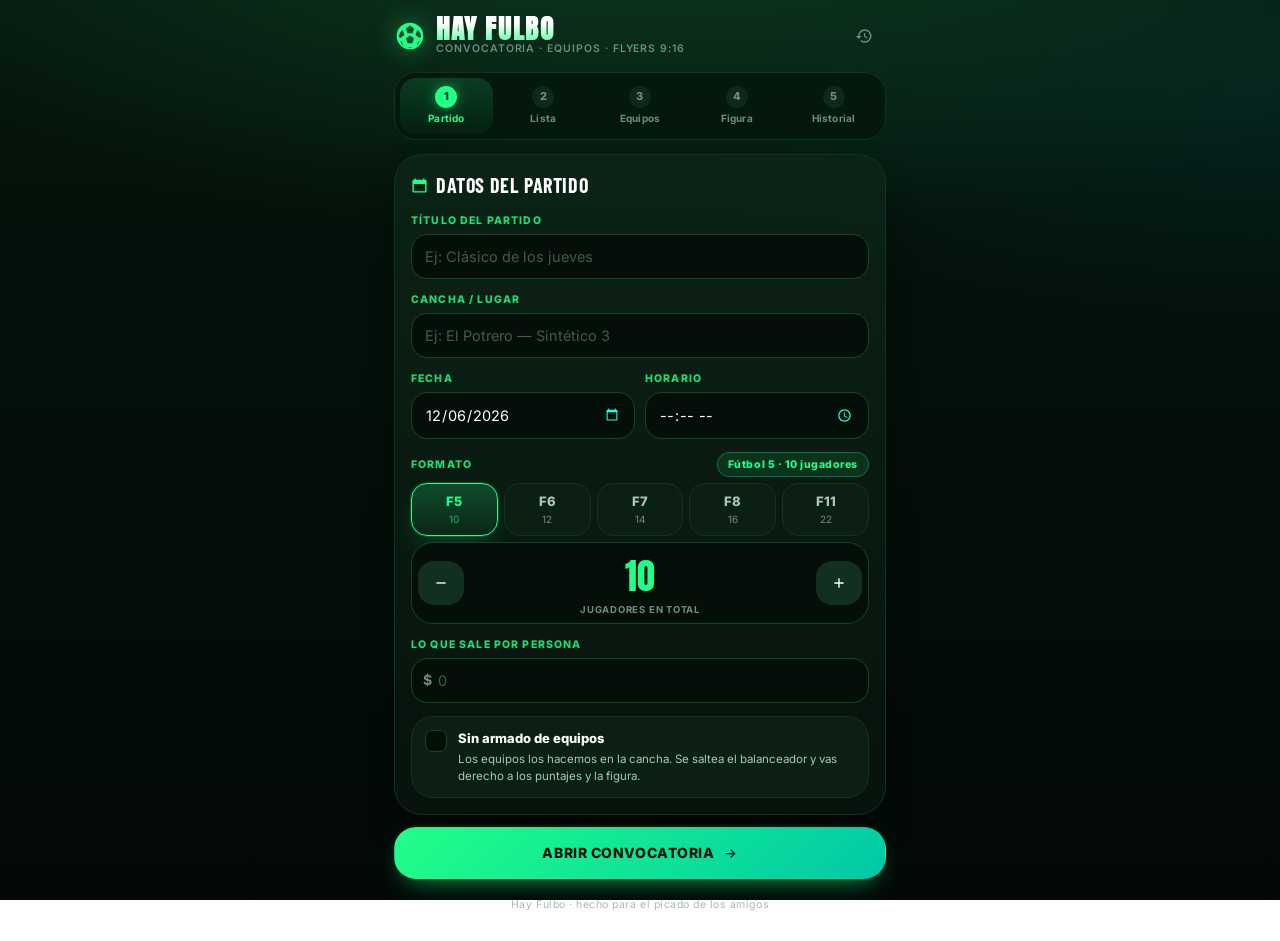
==== commit 4e216688: "Agrega el modo "sin armado de equipos" Cuando los equipos se hacen en la cancha, el balanceador sobr" ====
--- a/index.html
+++ b/index.html
@@ -85,7 +85,7 @@
   <nav class="steps" id="steps" role="tablist" aria-label="Pasos">
     <button class="step is-active" data-step="1" role="tab"><span class="step__n">1</span><span class="step__l">Partido</span></button>
     <button class="step" data-step="2" role="tab"><span class="step__n">2</span><span class="step__l">Lista</span></button>
-    <button class="step" data-step="3" role="tab"><span class="step__n">3</span><span class="step__l">Equipos</span></button>
+    <button class="step" data-step="3" role="tab" id="step-teams"><span class="step__n">3</span><span class="step__l">Equipos</span></button>
     <button class="step" data-step="4" role="tab"><span class="step__n">4</span><span class="step__l">Figura</span></button>
     <button class="step" data-step="5" role="tab"><span class="step__n">5</span><span class="step__l">Historial</span></button>
   </nav>
@@ -147,6 +147,15 @@
             <input id="f-precio" type="number" min="0" step="100" placeholder="0" inputmode="numeric">
           </div>
         </div>
+
+        <label class="switch" for="f-skip-teams">
+          <input id="f-skip-teams" type="checkbox">
+          <span class="switch__box"><svg><use href="#i-check"></use></svg></span>
+          <span class="switch__body">
+            <b>Sin armado de equipos</b>
+            <i>Los equipos los hacemos en la cancha. Se saltea el balanceador y vas derecho a los puntajes y la figura.</i>
+          </span>
+        </label>
       </div>
 
       <button class="btn btn--primary btn--xl" id="btn-open-call">
@@ -203,7 +212,7 @@
         <button class="btn btn--soft" id="btn-flyer-call"><svg><use href="#i-image"></use></svg> Flyer 9:16</button>
         <button class="btn btn--soft" id="btn-copy-wa"><svg><use href="#i-wa"></use></svg> Copiar texto</button>
         <button class="btn btn--soft" id="btn-copy-link"><svg><use href="#i-link"></use></svg> Copiar link</button>
-        <button class="btn btn--soft" id="btn-goto-teams"><svg><use href="#i-shirt"></use></svg> Armar equipos</button>
+        <button class="btn btn--soft" id="btn-goto-teams"><svg><use href="#i-shirt"></use></svg> <span>Armar equipos</span></button>
       </div>
     </section>
 
@@ -243,6 +252,10 @@
           <h2 class="card__title"><svg><use href="#i-medal"></use></svg> Puntajes y figura</h2>
           <span class="pill" id="mvp-badge">Sin figura</span>
         </div>
+        <p class="muted" id="skip-note" hidden>
+          Los equipos se arman en la cancha: el balanceador está apagado.
+          <button class="link" type="button" id="btn-enable-teams">Quiero armarlos acá</button>
+        </p>
         <div id="ratings" class="ratings"></div>
       </div>
 
@@ -361,6 +374,28 @@
   </div>
 </div>
 
+<script>
+/*
+ * Registro del service worker, inline y a propósito.
+ *
+ * Es lo único que no puede llegar desde un caché viejo, así que una versión
+ * anterior del JavaScript nunca puede dejar la app sin forma de actualizarse.
+ * El worker nuevo se activa solo (skipWaiting) y acá recargamos para quedar
+ * con HTML, CSS y JS de la misma generación.
+ */
+(function () {
+  if (!('serviceWorker' in navigator)) return;
+  var reloading = false;
+  navigator.serviceWorker.addEventListener('controllerchange', function () {
+    if (reloading) return;
+    reloading = true;
+    location.reload();
+  });
+  navigator.serviceWorker.register('./sw.js', { scope: './' }).then(function (reg) {
+    reg.update();
+  }).catch(function () { /* sin service worker la app funciona igual */ });
+})();
+</script>
 <script src="js/util.js"></script>
 <script src="js/pwa.js"></script>
 <script src="js/state.js"></script>
--- a/css/styles.css
+++ b/css/styles.css
@@ -88,7 +88,7 @@
 
 /* ---------- steps ---------- */
 .steps{
-  display:grid;grid-template-columns:repeat(5,1fr);gap:4px;
+  display:grid;grid-auto-flow:column;grid-auto-columns:1fr;gap:4px;
   background:rgba(4,20,11,.7);border:1px solid var(--line-soft);
   border-radius:var(--r-lg);padding:5px;backdrop-filter:blur(8px);
 }
@@ -106,6 +106,7 @@
 .step.is-active{background:linear-gradient(180deg,rgba(34,255,136,.16),rgba(34,255,136,.04));color:var(--accent)}
 .step.is-active .step__n{background:var(--accent);color:#032a15;box-shadow:0 0 14px rgba(34,255,136,.5)}
 .step.is-done .step__n{background:#1c5c39;color:var(--accent)}
+.step.is-off{display:none}
 
 /* ---------- screens ---------- */
 .screens{display:block}
@@ -167,6 +168,31 @@
   background:rgba(34,255,136,.1);border:1px solid rgba(34,255,136,.3);
   color:var(--accent);padding:4px 10px;border-radius:999px;white-space:nowrap;
 }
+
+/* ---------- switch ---------- */
+.switch{
+  display:flex;align-items:flex-start;gap:11px;cursor:pointer;
+  background:#0b1f15;border:1px solid var(--line-soft);border-radius:var(--r-lg);
+  padding:12px 13px;transition:.16s;
+}
+.switch:hover{border-color:var(--line)}
+.switch input{position:absolute;width:1px;height:1px;opacity:0;pointer-events:none}
+.switch__box{
+  flex:0 0 auto;width:22px;height:22px;border-radius:7px;margin-top:1px;
+  background:#050f0a;border:1px solid var(--line);
+  display:grid;place-items:center;color:transparent;transition:.16s;
+}
+.switch__box svg{font-size:14px}
+.switch__body{display:flex;flex-direction:column;gap:3px}
+.switch__body b{font-size:13px;font-weight:800;color:#fff}
+.switch__body i{font-style:normal;font-size:11.5px;line-height:1.5;color:var(--ink-2)}
+.switch input:checked + .switch__box{background:var(--accent);border-color:var(--accent);color:#032a15}
+.switch input:focus-visible + .switch__box{border-color:var(--accent);box-shadow:0 0 0 3px rgba(34,255,136,.13)}
+.switch.is-on{
+  border-color:var(--accent);
+  background:linear-gradient(180deg,rgba(34,255,136,.12),rgba(34,255,136,.03));
+}
+.switch.is-on .switch__body b{color:var(--accent)}
 
 /* ---------- presets & stepper ---------- */
 .presets{display:grid;grid-template-columns:repeat(5,1fr);gap:6px}
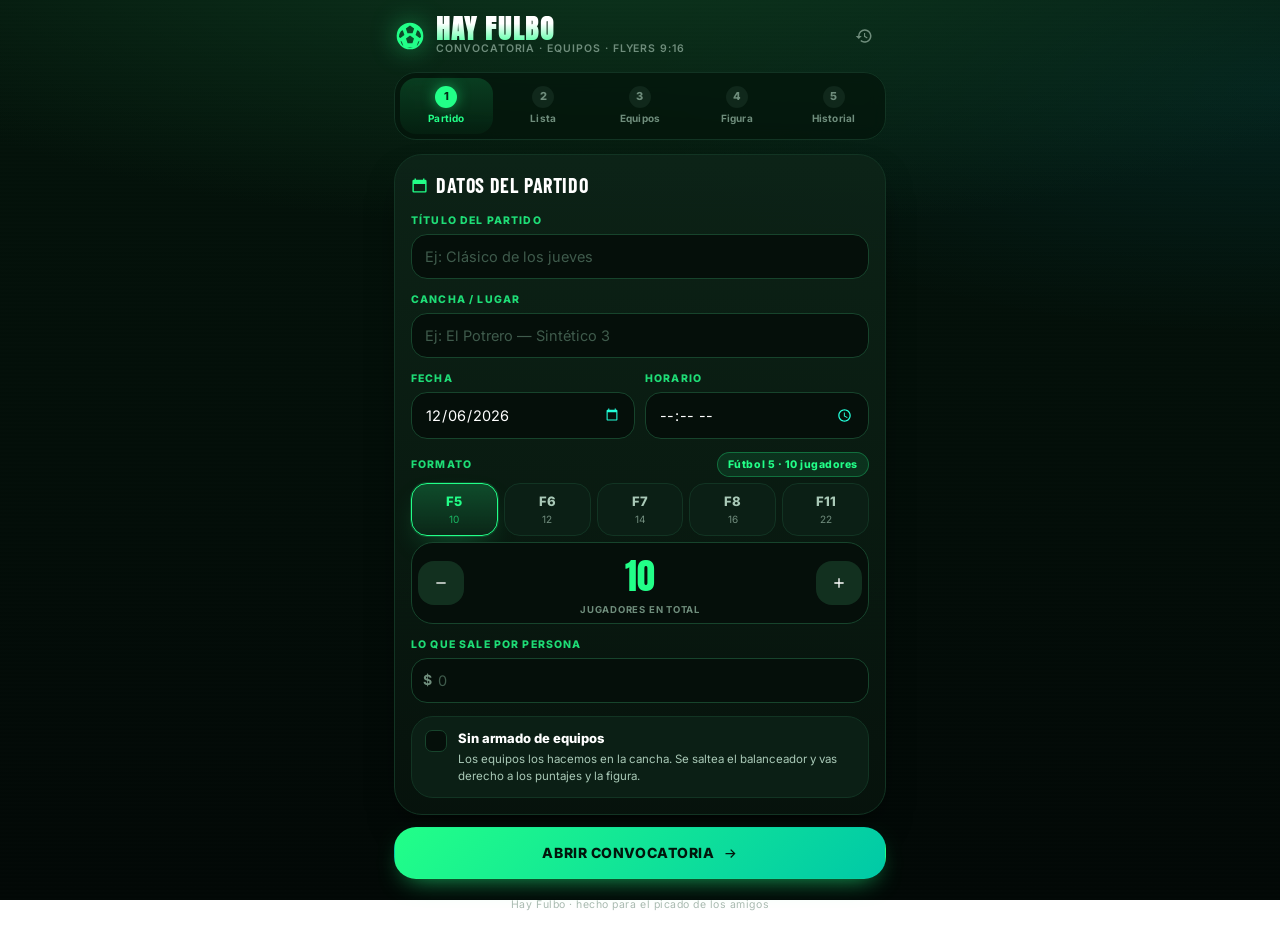
==== commit 4b404c7b: "Salida visible desde la pantalla de equipos El interruptor del paso 1 no alcanzaba: quien no lo cono" ====
--- a/index.html
+++ b/index.html
@@ -237,11 +237,20 @@
         <button class="btn btn--primary btn--xl" id="btn-balance"><svg><use href="#i-magic"></use></svg> Balancear equipos</button>
       </div>
 
+      <div class="card card--hint" id="skip-hint">
+        <h3>¿Los equipos los arman en la cancha?</h3>
+        <p class="muted">Entonces este paso no hace falta: salteálo y andá derecho a los puntajes y la figura. Lo volvés a prender cuando quieras desde <b>Partido</b>.</p>
+        <button class="btn btn--soft btn--wide" id="btn-skip-teams">
+          <svg><use href="#i-arrow"></use></svg> Los armamos en la cancha
+        </button>
+      </div>
+
       <div class="teams" id="teams"></div>
 
       <div class="actions-grid">
         <button class="btn btn--soft" id="btn-flyer-teams"><svg><use href="#i-image"></use></svg> Flyer formaciones</button>
         <button class="btn btn--soft" id="btn-copy-teams"><svg><use href="#i-copy"></use></svg> Copiar equipos</button>
+        <button class="btn btn--primary btn--wide" id="btn-goto-ratings"><svg><use href="#i-medal"></use></svg> Ir a puntajes y figura</button>
       </div>
     </section>
 
--- a/css/styles.css
+++ b/css/styles.css
@@ -123,6 +123,7 @@
   box-shadow:var(--shadow);
   display:flex;flex-direction:column;gap:13px;
 }
+.card[hidden]{display:none}
 .card__head{display:flex;align-items:center;justify-content:space-between;gap:8px}
 .card__title{
   display:flex;align-items:center;gap:8px;
@@ -168,6 +169,14 @@
   background:rgba(34,255,136,.1);border:1px solid rgba(34,255,136,.3);
   color:var(--accent);padding:4px 10px;border-radius:999px;white-space:nowrap;
 }
+
+/* ---------- tarjeta de ayuda ---------- */
+.card--hint{border-style:dashed;gap:10px}
+.card--hint h3{
+  font-family:var(--font-cond);font-size:17px;font-weight:700;
+  letter-spacing:.02em;color:#fff;
+}
+.card--hint b{color:var(--accent)}
 
 /* ---------- switch ---------- */
 .switch{
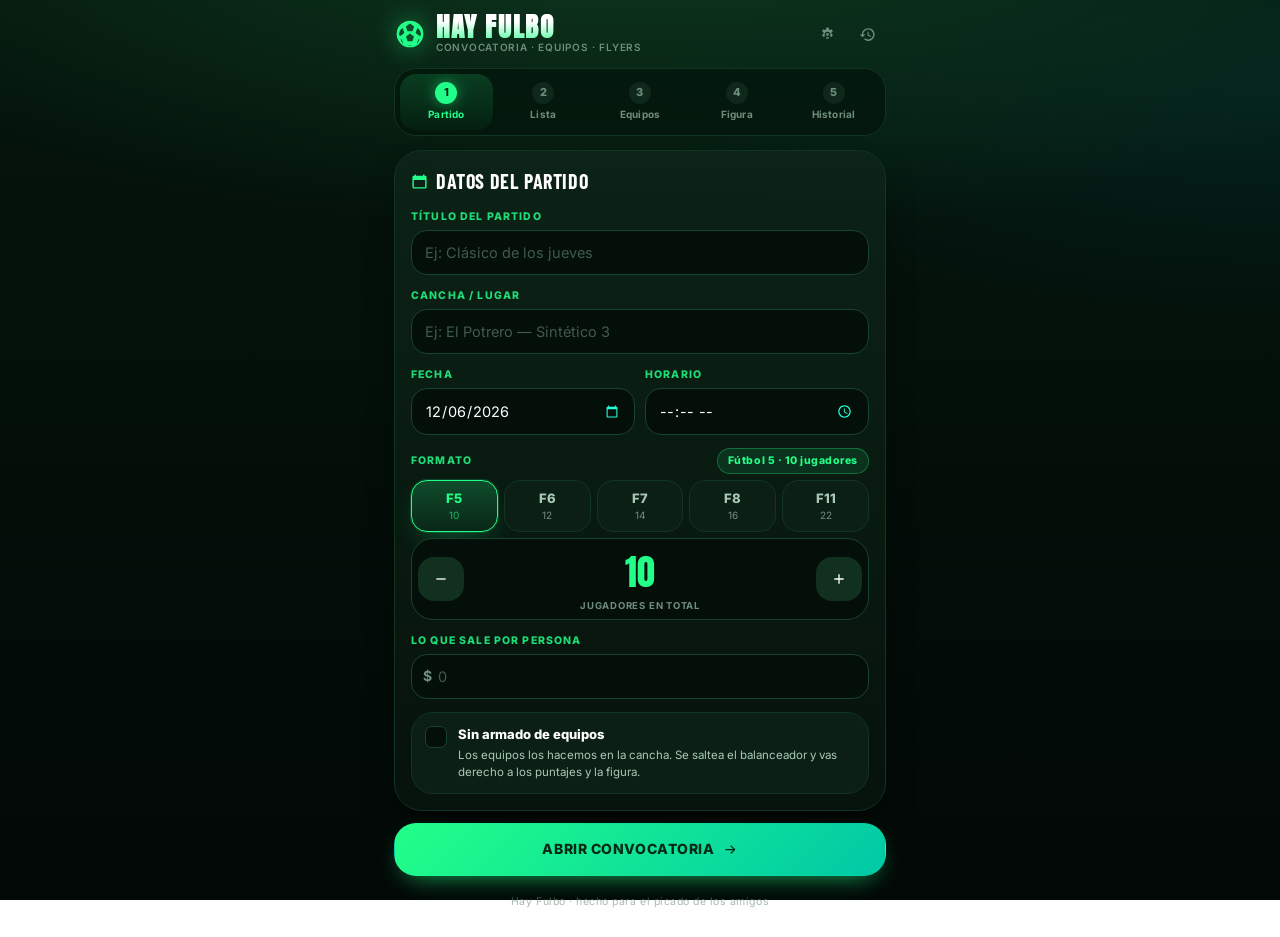
==== commit 553a1536: "Engranaje para cambiar los colores de la app Tres pieles: Cancha (el verde de siempre), Hielo y Fueg" ====
--- a/index.html
+++ b/index.html
@@ -4,6 +4,20 @@
 <meta charset="UTF-8">
 <meta name="viewport" content="width=device-width, initial-scale=1, viewport-fit=cover">
 <meta name="theme-color" content="#04140b">
+<script>
+/*
+ * La piel elegida se aplica antes de pintar nada: si esperáramos a que
+ * cargue el JavaScript, la app arrancaría verde y saltaría de color.
+ */
+(function () {
+  try {
+    var prefs = JSON.parse(localStorage.getItem('hayfulbo:prefs:v2') || '{}');
+    if (prefs && typeof prefs.skin === 'string') {
+      document.documentElement.setAttribute('data-skin', prefs.skin);
+    }
+  } catch (e) { /* sin localStorage arranca con la paleta de la cancha */ }
+})();
+</script>
 <title>Hay Fulbo · Organizá el picado y generá flyers 9:16</title>
 <meta name="description" content="Armá la convocatoria, balanceá los equipos, coroná la figura y generá flyers verticales 9:16 listos para el estado de WhatsApp e Instagram Stories.">
 
@@ -54,6 +68,7 @@
     <symbol id="i-arrow" viewBox="0 0 24 24"><path fill="currentColor" d="m13 5l7 7l-7 7l-1.4-1.4l4.6-4.6H4v-2h12.2L11.6 6.4z"/></symbol>
     <symbol id="i-money" viewBox="0 0 24 24"><path fill="currentColor" d="M2 5h20v14H2zm10 2.5a4.5 4.5 0 1 0 0 9a4.5 4.5 0 0 0 0-9M5 8a2 2 0 0 1-2 2v4a2 2 0 0 1 2 2h14a2 2 0 0 1 2-2v-4a2 2 0 0 1-2-2z"/></symbol>
     <symbol id="i-swap" viewBox="0 0 24 24"><path fill="currentColor" d="M8 3v3h11v2H8v3l-5-4zm8 18v-3H5v-2h11v-3l5 4z"/></symbol>
+    <symbol id="i-gear" viewBox="0 0 24 24"><path fill="currentColor" d="M12 8a4 4 0 1 0 0 8a4 4 0 0 0 0-8m0 2a2 2 0 1 1 0 4a2 2 0 0 1 0-4m-1.6-8h3.2l.4 2.5l1.7 1l2.3-1l1.6 2.8l-1.9 1.6v2.2l1.9 1.6l-1.6 2.8l-2.3-1l-1.7 1l-.4 2.5h-3.2l-.4-2.5l-1.7-1l-2.3 1l-1.6-2.8l1.9-1.6v-2.2L4.4 7.3L6 4.5l2.3 1l1.7-1z"/></symbol>
     <symbol id="i-history" viewBox="0 0 24 24"><path fill="currentColor" d="M13 3a9 9 0 0 0-9 9H1l4 4l4-4H6a7 7 0 1 1 7 7a7 7 0 0 1-4.5-1.7l-1.4 1.5A9 9 0 1 0 13 3m-1 5v5l4 2.4l.8-1.3L13.5 12V8z"/></symbol>
   </defs>
 </svg>
@@ -74,12 +89,17 @@
       <svg class="brand__ball"><use href="#i-ball"></use></svg>
       <div class="brand__text">
         <h1>HAY FULBO</h1>
-        <p>Convocatoria · Equipos · Flyers 9:16</p>
-      </div>
-    </div>
-    <button class="btn btn--ghost btn--icon" id="btn-reset" title="Nuevo partido" aria-label="Nuevo partido">
-      <svg><use href="#i-history"></use></svg>
-    </button>
+        <p>Convocatoria · Equipos · Flyers</p>
+      </div>
+    </div>
+    <div class="topbar__actions">
+      <button class="btn btn--ghost btn--icon" id="btn-skin" title="Colores de la app" aria-label="Colores de la app">
+        <svg><use href="#i-gear"></use></svg>
+      </button>
+      <button class="btn btn--ghost btn--icon" id="btn-reset" title="Nuevo partido" aria-label="Nuevo partido">
+        <svg><use href="#i-history"></use></svg>
+      </button>
+    </div>
   </header>
 
   <nav class="steps" id="steps" role="tablist" aria-label="Pasos">
@@ -328,6 +348,21 @@
     </ol>
     <div class="modal__foot">
       <button class="btn btn--soft btn--wide" data-close>Entendido</button>
+    </div>
+  </div>
+</div>
+
+<!-- ============ MODAL COLORES ============ -->
+<div class="modal" id="skin-modal" hidden>
+  <div class="modal__box modal__box--sm" role="dialog" aria-modal="true" aria-label="Colores de la app">
+    <div class="modal__head">
+      <h3><svg class="ic"><use href="#i-gear"></use></svg> Colores de la app</h3>
+      <button class="btn btn--ghost btn--icon" data-close><svg><use href="#i-x"></use></svg></button>
+    </div>
+    <p class="muted">Cambia cómo se ve la app entera. Los flyers tienen sus propias paletas y se eligen al generarlos.</p>
+    <div class="skins" id="skins"></div>
+    <div class="modal__foot">
+      <button class="btn btn--soft btn--wide" data-close>Listo</button>
     </div>
   </div>
 </div>
--- a/css/styles.css
+++ b/css/styles.css
@@ -1,32 +1,167 @@
 /* ============================================================
    HAY FULBO — design system
+
+   Toda la piel de la app sale de estas variables. Cambiar de tema es
+   redefinir el bloque entero sobre <html data-skin>, así que ningún
+   color puede quedar escrito a mano abajo: lo que se hardcodea, no
+   cambia de color.
    ============================================================ */
-:root{
+:root,
+:root[data-skin="cancha"]{
+  /* fondos */
   --bg-0:#020806;
   --bg-1:#04140b;
   --bg-2:#071c11;
   --surface:#0a1a12;
   --surface-2:#0d2418;
+  --halo:#0d3a20;          /* el resplandor de arriba del fondo */
+  --field:#050f0a;         /* inputs y cajas hundidas */
+  --well:#071309;          /* filas de listas */
+  --well-2:#08180f;
+  --track:#061109;         /* riel de la barra de progreso */
+  --tile:#0b1f15;          /* botones apagados */
+  --tile-1:#0f2417;
+  --tile-2:#12301f;
+  --tile-3:#1a4a2e;        /* el mismo botón, apretado */
+  --modal-top:#0c2417;
   --line:#17442c;
   --line-soft:#123423;
 
+  /* tinta */
   --ink:#eafff3;
   --ink-2:#a9c9b7;
   --ink-3:#6f8d7c;
-
+  --ink-4:#3f5b4c;         /* placeholders */
+  --ink-5:#4a6a58;         /* iconos en reposo */
+
+  /* acentos */
   --accent:#22ff88;
-  --accent-2:#00d9ff;
+  --accent-rgb:34,255,136;
+  --accent-2:#00d9ff;      /* suplentes y equipo B */
+  --accent-2-rgb:0,217,255;
+  --accent-3:#00c9a7;      /* cierre del degradé del botón primario */
+  --on-accent:#032a15;     /* tinta sobre el acento */
+  --tag-bg:#143a24;
+  --step-idle:#10281b;
+  --step-done:#1c5c39;
+
+  /* superficies translúcidas */
+  --card-a-rgb:13,36,24;
+  --card-b-rgb:7,20,13;
+  --bar-rgb:4,20,11;
+  --scrim-rgb:1,6,3;
+
   --gold:#ffcb3d;
   --danger:#ff5a5a;
   --warn:#ffa62b;
 
+  --theme-color:#04140b;   /* la barra del sistema en el celu */
+}
+
+/* Hielo — celeste sobre azul de noche. */
+:root[data-skin="hielo"]{
+  --bg-0:#01060b;
+  --bg-1:#04101a;
+  --bg-2:#071a28;
+  --surface:#0a1826;
+  --surface-2:#0d2233;
+  --halo:#0b3557;
+  --field:#040d16;
+  --well:#07131f;
+  --well-2:#081724;
+  --track:#06101a;
+  --tile:#0a1d2c;
+  --tile-1:#0e2436;
+  --tile-2:#123246;
+  --tile-3:#1a4a66;
+  --modal-top:#0c2436;
+  --line:#194a6b;
+  --line-soft:#123650;
+
+  --ink:#eaf8ff;
+  --ink-2:#a4c9e0;
+  --ink-3:#6a8da0;
+  --ink-4:#3d566a;
+  --ink-5:#4a6a80;
+
+  --accent:#3ad9ff;
+  --accent-rgb:58,217,255;
+  --accent-2:#8b7cff;
+  --accent-2-rgb:139,124,255;
+  --accent-3:#2b9dff;
+  --on-accent:#02222f;
+  --tag-bg:#123c55;
+  --step-idle:#0f2735;
+  --step-done:#1b5b7d;
+
+  --card-a-rgb:12,34,50;
+  --card-b-rgb:6,18,29;
+  --bar-rgb:4,16,26;
+  --scrim-rgb:1,5,10;
+
+  --gold:#ffcb3d;
+  --danger:#ff6b7d;
+  --warn:#ffa62b;
+
+  --theme-color:#04101a;
+}
+
+/* Fuego — naranja de brasa sobre negro tostado. */
+:root[data-skin="fuego"]{
+  --bg-0:#080301;
+  --bg-1:#170a04;
+  --bg-2:#231108;
+  --surface:#1d0f07;
+  --surface-2:#2a170c;
+  --halo:#5b2408;
+  --field:#100603;
+  --well:#1a0c05;
+  --well-2:#1e0f07;
+  --track:#150803;
+  --tile:#231208;
+  --tile-1:#2c180d;
+  --tile-2:#3b2112;
+  --tile-3:#57301a;
+  --modal-top:#2a170c;
+  --line:#5e3116;
+  --line-soft:#432310;
+
+  --ink:#fff2e8;
+  --ink-2:#dcb69c;
+  --ink-3:#9d7a62;
+  --ink-4:#6b4d39;
+  --ink-5:#7b5b45;
+
+  --accent:#ff7a1a;
+  --accent-rgb:255,122,26;
+  --accent-2:#ff3d8a;
+  --accent-2-rgb:255,61,138;
+  --accent-3:#ff4d2e;
+  --on-accent:#2a0f02;
+  --tag-bg:#4c2812;
+  --step-idle:#2b170c;
+  --step-done:#7d4016;
+
+  --card-a-rgb:42,23,12;
+  --card-b-rgb:24,11,5;
+  --bar-rgb:20,9,4;
+  --scrim-rgb:8,3,1;
+
+  --gold:#ffd45c;
+  --danger:#ff4d6d;
+  --warn:#ffe14d;
+
+  --theme-color:#170a04;
+}
+
+:root{
   --r-sm:10px;
   --r-md:16px;
   --r-lg:22px;
   --r-xl:28px;
 
   --shadow: 0 18px 40px -18px rgba(0,0,0,.9);
-  --glow: 0 0 0 1px rgba(34,255,136,.18), 0 12px 30px -12px rgba(34,255,136,.35);
+  --glow: 0 0 0 1px rgba(var(--accent-rgb),.18), 0 12px 30px -12px rgba(var(--accent-rgb),.35);
 
   --font-display:'Anton', 'Arial Black', sans-serif;
   --font-cond:'Barlow Condensed', 'Arial Narrow', sans-serif;
@@ -41,8 +176,8 @@
   font-family:var(--font-body);
   color:var(--ink);
   background:
-    radial-gradient(120% 60% at 50% -10%, #0d3a20 0%, transparent 60%),
-    radial-gradient(90% 50% at 100% 10%, rgba(0,217,255,.08) 0%, transparent 55%),
+    radial-gradient(120% 60% at 50% -10%, var(--halo) 0%, transparent 60%),
+    radial-gradient(90% 50% at 100% 10%, rgba(var(--accent-2-rgb),.08) 0%, transparent 55%),
     linear-gradient(180deg, var(--bg-1) 0%, var(--bg-0) 100%);
   background-attachment:fixed;
   min-height:100dvh;
@@ -70,10 +205,14 @@
 }
 
 .topbar{display:flex;align-items:center;justify-content:space-between;gap:10px}
-.brand{display:flex;align-items:center;gap:10px}
+.topbar__actions{display:flex;align-items:center;gap:2px;flex:0 0 auto}
+.topbar__actions .btn--icon{width:38px;height:38px}
+.topbar__actions .btn--icon svg{font-size:17px}
+.brand{display:flex;align-items:center;gap:10px;min-width:0}
+.brand__text{min-width:0}
 .brand__ball{
   font-size:32px;color:var(--accent);
-  filter:drop-shadow(0 0 12px rgba(34,255,136,.55));
+  filter:drop-shadow(0 0 12px rgba(var(--accent-rgb),.55));
   animation:spin 9s linear infinite;
 }
 @keyframes spin{to{transform:rotate(360deg)}}
@@ -84,12 +223,16 @@
   background:linear-gradient(180deg,#fff 30%,var(--accent) 130%);
   -webkit-background-clip:text;background-clip:text;color:transparent;
 }
-.brand__text p{font-size:10.5px;color:var(--ink-3);letter-spacing:.09em;text-transform:uppercase;font-weight:600}
+.brand__text p{
+  font-size:10px;color:var(--ink-3);letter-spacing:.07em;
+  text-transform:uppercase;font-weight:600;
+  white-space:nowrap;overflow:hidden;text-overflow:ellipsis;
+}
 
 /* ---------- steps ---------- */
 .steps{
   display:grid;grid-auto-flow:column;grid-auto-columns:1fr;gap:4px;
-  background:rgba(4,20,11,.7);border:1px solid var(--line-soft);
+  background:rgba(var(--bar-rgb),.7);border:1px solid var(--line-soft);
   border-radius:var(--r-lg);padding:5px;backdrop-filter:blur(8px);
 }
 .step{
@@ -100,12 +243,12 @@
 .step__n{
   width:22px;height:22px;border-radius:50%;
   display:grid;place-items:center;font-size:11px;font-weight:800;
-  background:#10281b;color:var(--ink-3);transition:.18s;
+  background:var(--step-idle);color:var(--ink-3);transition:.18s;
 }
 .step__l{font-size:10px;font-weight:700;letter-spacing:.02em}
-.step.is-active{background:linear-gradient(180deg,rgba(34,255,136,.16),rgba(34,255,136,.04));color:var(--accent)}
-.step.is-active .step__n{background:var(--accent);color:#032a15;box-shadow:0 0 14px rgba(34,255,136,.5)}
-.step.is-done .step__n{background:#1c5c39;color:var(--accent)}
+.step.is-active{background:linear-gradient(180deg,rgba(var(--accent-rgb),.16),rgba(var(--accent-rgb),.04));color:var(--accent)}
+.step.is-active .step__n{background:var(--accent);color:var(--on-accent);box-shadow:0 0 14px rgba(var(--accent-rgb),.5)}
+.step.is-done .step__n{background:var(--step-done);color:var(--accent)}
 .step.is-off{display:none}
 
 /* ---------- screens ---------- */
@@ -116,7 +259,7 @@
 
 /* ---------- card ---------- */
 .card{
-  background:linear-gradient(180deg,rgba(13,36,24,.92),rgba(7,20,13,.92));
+  background:linear-gradient(180deg,rgba(var(--card-a-rgb),.92),rgba(var(--card-b-rgb),.92));
   border:1px solid var(--line-soft);
   border-radius:var(--r-xl);
   padding:16px;
@@ -141,7 +284,7 @@
   text-transform:uppercase;color:var(--accent);opacity:.85;
 }
 input[type=text],input[type=date],input[type=time],input[type=number],select,textarea{
-  width:100%;background:#050f0a;border:1px solid var(--line);
+  width:100%;background:var(--field);border:1px solid var(--line);
   border-radius:var(--r-md);padding:11px 13px;
   font-size:14.5px;color:#fff;outline:none;transition:.16s;
   appearance:none;
@@ -152,8 +295,8 @@
   background-size:5px 5px,5px 5px;background-repeat:no-repeat;padding-right:32px;
 }
 textarea{resize:vertical;font-size:13px;line-height:1.6}
-input::placeholder,textarea::placeholder{color:#3f5b4c}
-input:focus,select:focus,textarea:focus{border-color:var(--accent);box-shadow:0 0 0 3px rgba(34,255,136,.13)}
+input::placeholder,textarea::placeholder{color:var(--ink-4)}
+input:focus,select:focus,textarea:focus{border-color:var(--accent);box-shadow:0 0 0 3px rgba(var(--accent-rgb),.13)}
 input[type=number]::-webkit-inner-spin-button,input[type=number]::-webkit-outer-spin-button{-webkit-appearance:none;margin:0}
 input[type=number]{-moz-appearance:textfield}
 input[type=date],input[type=time]{min-height:44px}
@@ -166,7 +309,7 @@
 
 .pill{
   font-size:10.5px;font-weight:800;letter-spacing:.05em;
-  background:rgba(34,255,136,.1);border:1px solid rgba(34,255,136,.3);
+  background:rgba(var(--accent-rgb),.1);border:1px solid rgba(var(--accent-rgb),.3);
   color:var(--accent);padding:4px 10px;border-radius:999px;white-space:nowrap;
 }
 
@@ -181,32 +324,32 @@
 /* ---------- switch ---------- */
 .switch{
   display:flex;align-items:flex-start;gap:11px;cursor:pointer;
-  background:#0b1f15;border:1px solid var(--line-soft);border-radius:var(--r-lg);
+  background:var(--tile);border:1px solid var(--line-soft);border-radius:var(--r-lg);
   padding:12px 13px;transition:.16s;
 }
 .switch:hover{border-color:var(--line)}
 .switch input{position:absolute;width:1px;height:1px;opacity:0;pointer-events:none}
 .switch__box{
   flex:0 0 auto;width:22px;height:22px;border-radius:7px;margin-top:1px;
-  background:#050f0a;border:1px solid var(--line);
+  background:var(--field);border:1px solid var(--line);
   display:grid;place-items:center;color:transparent;transition:.16s;
 }
 .switch__box svg{font-size:14px}
 .switch__body{display:flex;flex-direction:column;gap:3px}
 .switch__body b{font-size:13px;font-weight:800;color:#fff}
 .switch__body i{font-style:normal;font-size:11.5px;line-height:1.5;color:var(--ink-2)}
-.switch input:checked + .switch__box{background:var(--accent);border-color:var(--accent);color:#032a15}
-.switch input:focus-visible + .switch__box{border-color:var(--accent);box-shadow:0 0 0 3px rgba(34,255,136,.13)}
+.switch input:checked + .switch__box{background:var(--accent);border-color:var(--accent);color:var(--on-accent)}
+.switch input:focus-visible + .switch__box{border-color:var(--accent);box-shadow:0 0 0 3px rgba(var(--accent-rgb),.13)}
 .switch.is-on{
   border-color:var(--accent);
-  background:linear-gradient(180deg,rgba(34,255,136,.12),rgba(34,255,136,.03));
+  background:linear-gradient(180deg,rgba(var(--accent-rgb),.12),rgba(var(--accent-rgb),.03));
 }
 .switch.is-on .switch__body b{color:var(--accent)}
 
 /* ---------- presets & stepper ---------- */
 .presets{display:grid;grid-template-columns:repeat(5,1fr);gap:6px}
 .presets button{
-  background:#0b1f15;border:1px solid var(--line-soft);border-radius:var(--r-md);
+  background:var(--tile);border:1px solid var(--line-soft);border-radius:var(--r-md);
   padding:8px 2px;display:flex;flex-direction:column;align-items:center;gap:1px;
   color:var(--ink-2);transition:.16s;
 }
@@ -214,18 +357,18 @@
 .presets button i{font-size:10px;font-style:normal;opacity:.65}
 .presets button:hover{border-color:var(--line);color:#fff}
 .presets button.is-on{
-  background:linear-gradient(180deg,rgba(34,255,136,.22),rgba(34,255,136,.06));
+  background:linear-gradient(180deg,rgba(var(--accent-rgb),.22),rgba(var(--accent-rgb),.06));
   border-color:var(--accent);color:var(--accent);box-shadow:var(--glow);
 }
 .stepper{
   display:flex;align-items:center;justify-content:space-between;
-  background:#050f0a;border:1px solid var(--line);border-radius:var(--r-lg);padding:6px;
+  background:var(--field);border:1px solid var(--line);border-radius:var(--r-lg);padding:6px;
 }
 .stepper button{
-  width:46px;height:44px;border-radius:var(--r-md);background:#12301f;
+  width:46px;height:44px;border-radius:var(--r-md);background:var(--tile-2);
   display:grid;place-items:center;font-size:16px;color:#fff;transition:.14s;
 }
-.stepper button:active{transform:scale(.94);background:#1a4a2e}
+.stepper button:active{transform:scale(.94);background:var(--tile-3)}
 .stepper__val{text-align:center;display:flex;flex-direction:column;align-items:center}
 .stepper__val input{
   width:80px;background:none;border:0;text-align:center;padding:0;
@@ -243,13 +386,13 @@
 }
 .btn svg{font-size:15px}
 .btn:active{transform:scale(.97)}
-.btn--primary{background:linear-gradient(135deg,var(--accent),#00c9a7);color:#02160c;box-shadow:0 10px 26px -12px rgba(34,255,136,.75)}
+.btn--primary{background:linear-gradient(135deg,var(--accent),var(--accent-3));color:var(--on-accent);box-shadow:0 10px 26px -12px rgba(var(--accent-rgb),.75)}
 .btn--primary:hover{filter:brightness(1.08)}
-.btn--soft{background:#0d2418;border-color:var(--line);color:var(--ink)}
+.btn--soft{background:var(--surface-2);border-color:var(--line);color:var(--ink)}
 .btn--soft:hover{border-color:var(--accent);color:var(--accent)}
 .btn--ghost{color:var(--ink-3)}
 .btn--ghost:hover{color:#fff}
-.btn--danger{background:linear-gradient(135deg,#ff5a5a,#c62828);color:#fff}
+.btn--danger{background:linear-gradient(135deg,var(--danger),#c62828);color:#fff}
 .btn--icon{padding:0;width:44px;height:44px;flex:0 0 auto}
 .btn--icon svg{font-size:18px}
 .btn--wide{width:100%}
@@ -269,8 +412,8 @@
 
 /* ---------- status ---------- */
 .status{gap:10px;position:relative;overflow:hidden;border-color:rgba(255,166,43,.35)}
-.status.is-full{border-color:rgba(34,255,136,.5)}
-.status.is-over{border-color:rgba(0,217,255,.45)}
+.status.is-full{border-color:rgba(var(--accent-rgb),.5)}
+.status.is-over{border-color:rgba(var(--accent-2-rgb),.45)}
 .status__row{display:flex;align-items:flex-start;justify-content:space-between;gap:10px}
 .status__kicker{
   font-size:10px;font-weight:800;letter-spacing:.13em;text-transform:uppercase;color:var(--warn);
@@ -290,13 +433,13 @@
 .status__meta{display:flex;flex-wrap:wrap;gap:6px}
 .status__meta span{
   font-size:10.5px;font-weight:700;color:var(--ink-2);
-  background:#08180f;border:1px solid var(--line-soft);border-radius:999px;padding:3px 9px;
-}
-.bar{height:9px;border-radius:999px;background:#061109;border:1px solid var(--line-soft);overflow:hidden}
+  background:var(--well-2);border:1px solid var(--line-soft);border-radius:999px;padding:3px 9px;
+}
+.bar{height:9px;border-radius:999px;background:var(--track);border:1px solid var(--line-soft);overflow:hidden}
 .bar__fill{
   height:100%;width:0;border-radius:999px;
   background:linear-gradient(90deg,var(--accent),var(--accent-2));
-  box-shadow:0 0 14px rgba(34,255,136,.6);transition:width .35s cubic-bezier(.4,0,.2,1);
+  box-shadow:0 0 14px rgba(var(--accent-rgb),.6);transition:width .35s cubic-bezier(.4,0,.2,1);
 }
 
 /* ---------- add row ---------- */
@@ -310,28 +453,28 @@
 .roster::-webkit-scrollbar-thumb,.ratings::-webkit-scrollbar-thumb{background:var(--line);border-radius:3px}
 .pl{
   display:flex;align-items:center;gap:9px;
-  background:#071309;border:1px solid var(--line-soft);border-radius:var(--r-md);
+  background:var(--well);border:1px solid var(--line-soft);border-radius:var(--r-md);
   padding:8px 10px;animation:rise .2s ease both;
 }
-.pl.is-sub{background:rgba(0,217,255,.05);border-color:rgba(0,217,255,.22)}
+.pl.is-sub{background:rgba(var(--accent-2-rgb),.05);border-color:rgba(var(--accent-2-rgb),.22)}
 .pl__n{
   width:24px;height:24px;flex:0 0 auto;border-radius:50%;display:grid;place-items:center;
-  font-size:11px;font-weight:800;background:#143a24;color:var(--accent);
-}
-.pl.is-sub .pl__n{background:rgba(0,217,255,.16);color:var(--accent-2)}
+  font-size:11px;font-weight:800;background:var(--tag-bg);color:var(--accent);
+}
+.pl.is-sub .pl__n{background:rgba(var(--accent-2-rgb),.16);color:var(--accent-2)}
 .pl__name{flex:1;min-width:0;font-size:14px;font-weight:600;overflow:hidden;text-overflow:ellipsis;white-space:nowrap}
 .pl__tag{
   font-size:9px;font-weight:800;letter-spacing:.06em;padding:2px 6px;border-radius:5px;
-  background:#12301f;color:var(--ink-2);flex:0 0 auto;
+  background:var(--tile-2);color:var(--ink-2);flex:0 0 auto;
 }
 .pl__tag--ARQ{background:rgba(255,203,61,.16);color:var(--gold)}
-.pl__tag--sub{background:rgba(0,217,255,.16);color:var(--accent-2)}
+.pl__tag--sub{background:rgba(var(--accent-2-rgb),.16);color:var(--accent-2)}
 .pl__pay{
   width:30px;height:30px;flex:0 0 auto;border-radius:9px;display:grid;place-items:center;
-  background:#0f2417;color:#3d5b4b;font-size:13px;transition:.15s;
-}
-.pl__pay.is-paid{background:rgba(34,255,136,.16);color:var(--accent)}
-.pl__del{width:30px;height:30px;flex:0 0 auto;border-radius:9px;display:grid;place-items:center;color:#4a6a58;font-size:13px}
+  background:var(--tile-1);color:var(--ink-5);font-size:13px;transition:.15s;
+}
+.pl__pay.is-paid{background:rgba(var(--accent-rgb),.16);color:var(--accent)}
+.pl__del{width:30px;height:30px;flex:0 0 auto;border-radius:9px;display:grid;place-items:center;color:var(--ink-5);font-size:13px}
 .pl__del:hover{color:var(--danger);background:rgba(255,90,90,.1)}
 
 .empty{
@@ -344,11 +487,11 @@
 .teams{display:flex;flex-direction:column;gap:12px}
 .team{
   border-radius:var(--r-xl);padding:14px;border:1px solid var(--line-soft);
-  background:linear-gradient(180deg,rgba(13,36,24,.92),rgba(7,20,13,.92));
+  background:linear-gradient(180deg,rgba(var(--card-a-rgb),.92),rgba(var(--card-b-rgb),.92));
   display:flex;flex-direction:column;gap:9px;box-shadow:var(--shadow);
 }
-.team--a{border-color:rgba(34,255,136,.34)}
-.team--b{border-color:rgba(0,217,255,.3)}
+.team--a{border-color:rgba(var(--accent-rgb),.34)}
+.team--b{border-color:rgba(var(--accent-2-rgb),.3)}
 .team__head{display:flex;align-items:center;justify-content:space-between;gap:8px}
 .team__name{font-family:var(--font-display);font-size:23px;letter-spacing:.03em}
 .team--a .team__name{color:var(--accent)}
@@ -360,7 +503,7 @@
 /* ---------- ratings ---------- */
 .ratings{display:flex;flex-direction:column;gap:8px;max-height:52vh;overflow-y:auto;padding-right:3px}
 .rt{
-  background:#071309;border:1px solid var(--line-soft);border-radius:var(--r-lg);padding:10px 11px;
+  background:var(--well);border:1px solid var(--line-soft);border-radius:var(--r-lg);padding:10px 11px;
   display:flex;flex-direction:column;gap:8px;
 }
 .rt.is-mvp{border-color:var(--gold);background:rgba(255,203,61,.06)}
@@ -370,13 +513,13 @@
 .rt.is-mvp .rt__score{color:var(--gold)}
 .rt__bottom{display:flex;align-items:center;gap:9px}
 .rt__bottom input[type=range]{flex:1;accent-color:var(--accent);height:22px}
-.rt__goals{display:flex;align-items:center;gap:4px;background:#0f2417;border-radius:9px;padding:3px}
+.rt__goals{display:flex;align-items:center;gap:4px;background:var(--tile-1);border-radius:9px;padding:3px}
 .rt__goals button{width:24px;height:24px;border-radius:6px;display:grid;place-items:center;font-size:11px;color:var(--ink-2)}
-.rt__goals button:hover{background:#1a4a2e;color:#fff}
+.rt__goals button:hover{background:var(--tile-3);color:#fff}
 .rt__goals b{min-width:20px;text-align:center;font-size:12px;font-weight:800}
 .rt__crown{
   width:34px;height:34px;flex:0 0 auto;border-radius:10px;display:grid;place-items:center;
-  background:#0f2417;color:#4a6a58;font-size:15px;transition:.15s;
+  background:var(--tile-1);color:var(--ink-5);font-size:15px;transition:.15s;
 }
 .rt__crown.is-on{background:linear-gradient(135deg,var(--gold),#ff9d00);color:#2a1a00;box-shadow:0 0 16px rgba(255,203,61,.5)}
 
@@ -388,7 +531,7 @@
   color:var(--ink-2);text-align:center;max-width:100%;overflow:hidden;text-overflow:ellipsis;white-space:nowrap;
 }
 .score__ctrl{display:flex;align-items:center;gap:6px}
-.score__ctrl button{width:32px;height:32px;border-radius:9px;background:#12301f;display:grid;place-items:center;font-size:13px}
+.score__ctrl button{width:32px;height:32px;border-radius:9px;background:var(--tile-2);display:grid;place-items:center;font-size:13px}
 .score__ctrl button:active{transform:scale(.92)}
 .score__ctrl b{font-family:var(--font-display);font-size:40px;line-height:1;min-width:44px;text-align:center;color:#fff}
 .score__vs{font-family:var(--font-display);font-size:17px;color:var(--ink-3)}
@@ -397,7 +540,7 @@
 .rank{display:flex;flex-direction:column;gap:5px}
 .rk{
   display:flex;align-items:center;gap:9px;padding:8px 10px;border-radius:var(--r-md);
-  background:#071309;border:1px solid var(--line-soft);font-size:13px;
+  background:var(--well);border:1px solid var(--line-soft);font-size:13px;
 }
 .rk__pos{width:24px;text-align:center;font-family:var(--font-cond);font-size:17px;font-weight:700;color:var(--ink-3)}
 .rk:nth-child(1) .rk__pos{color:var(--gold)}
@@ -407,7 +550,7 @@
 .hist{display:flex;flex-direction:column;gap:6px}
 .hs{
   display:flex;align-items:center;justify-content:space-between;gap:8px;padding:9px 11px;
-  border-radius:var(--r-md);background:#071309;border:1px solid var(--line-soft);
+  border-radius:var(--r-md);background:var(--well);border:1px solid var(--line-soft);
 }
 .hs__t{font-size:13px;font-weight:700}
 .hs__s{font-size:10.5px;color:var(--ink-3)}
@@ -416,14 +559,14 @@
 /* ---------- modal ---------- */
 .modal{
   position:fixed;inset:0;z-index:60;display:flex;align-items:center;justify-content:center;
-  padding:14px;background:rgba(1,6,3,.86);backdrop-filter:blur(10px);
+  padding:14px;background:rgba(var(--scrim-rgb),.86);backdrop-filter:blur(10px);
   animation:fade .18s ease both;
 }
 .modal[hidden]{display:none}
 @keyframes fade{from{opacity:0}to{opacity:1}}
 .modal__box{
   width:100%;max-width:420px;max-height:94dvh;overflow:auto;
-  background:linear-gradient(180deg,#0c2417,#050f0a);
+  background:linear-gradient(180deg,var(--modal-top),var(--field));
   border:1px solid var(--line);border-radius:var(--r-xl);
   padding:16px;display:flex;flex-direction:column;gap:13px;
   box-shadow:0 30px 80px -20px #000;
@@ -446,11 +589,37 @@
 .th{
   flex:0 0 auto;display:flex;align-items:center;gap:7px;
   padding:6px 11px 6px 7px;border-radius:999px;
-  background:#0b1f15;border:1px solid var(--line-soft);
+  background:var(--tile);border:1px solid var(--line-soft);
   font-size:11px;font-weight:700;color:var(--ink-2);transition:.16s;
 }
 .th__dot{width:16px;height:16px;border-radius:50%;box-shadow:inset 0 0 0 2px rgba(255,255,255,.15)}
-.th.is-on{border-color:var(--accent);color:#fff;background:#12301f}
+.th.is-on{border-color:var(--accent);color:#fff;background:var(--tile-2)}
+
+/* ---------- selector de colores de la app ---------- */
+.skins{display:flex;flex-direction:column;gap:8px}
+.skin{
+  display:flex;align-items:center;gap:11px;text-align:left;
+  padding:11px 12px;border-radius:var(--r-lg);
+  background:var(--tile);border:1px solid var(--line-soft);
+  color:var(--ink-2);transition:.16s;
+}
+.skin:hover{border-color:var(--line)}
+.skin__dots{display:flex;flex:0 0 auto}
+.skin__dots i{
+  width:20px;height:20px;border-radius:50%;
+  box-shadow:inset 0 0 0 2px rgba(255,255,255,.16);
+}
+.skin__dots i + i{margin-left:-8px}
+.skin__body{display:flex;flex-direction:column;gap:1px;flex:1;min-width:0}
+.skin__body b{font-size:13.5px;font-weight:800;color:#fff}
+.skin__body i{font-style:normal;font-size:11px;color:var(--ink-3)}
+.skin__check{flex:0 0 auto;font-size:17px;color:var(--accent);opacity:0;transition:.16s}
+.skin.is-on{
+  border-color:var(--accent);
+  box-shadow:0 0 0 1px var(--accent), 0 10px 24px -14px rgba(var(--accent-rgb),.8);
+}
+.skin.is-on .skin__check{opacity:1}
+.skin.is-on .skin__body b{color:var(--accent)}
 
 /* ---------- flyer stage ---------- */
 .stage{display:flex;justify-content:center}
@@ -468,7 +637,7 @@
   position:fixed;top:14px;left:50%;z-index:90;
   display:flex;align-items:center;gap:10px;
   padding:11px 16px;border-radius:999px;
-  background:rgba(7,20,13,.97);border:1px solid var(--accent);
+  background:rgba(var(--card-b-rgb),.97);border:1px solid var(--accent);
   box-shadow:0 16px 40px -14px #000;
   transform:translate(-50%,-160%);opacity:0;transition:.32s cubic-bezier(.2,.9,.3,1.2);
   pointer-events:none;max-width:calc(100% - 28px);
@@ -499,7 +668,7 @@
 .pl__sel{
   width:auto;padding:3px 22px 3px 8px;border-radius:8px;
   font-size:10.5px;font-weight:700;color:var(--ink-2);
-  background-color:#0d2418;border-color:var(--line-soft);
+  background-color:var(--surface-2);border-color:var(--line-soft);
   background-position:calc(100% - 11px) 50%,calc(100% - 7px) 50%;
   background-size:4px 4px,4px 4px;
 }
@@ -514,8 +683,8 @@
 /* ---------- banner de instalación ---------- */
 .install{
   display:grid;grid-template-columns:auto 1fr;gap:10px 12px;align-items:center;
-  background:linear-gradient(135deg,rgba(34,255,136,.13),rgba(0,217,255,.07));
-  border:1px solid rgba(34,255,136,.34);
+  background:linear-gradient(135deg,rgba(var(--accent-rgb),.13),rgba(var(--accent-2-rgb),.07));
+  border:1px solid rgba(var(--accent-rgb),.34);
   border-radius:var(--r-xl);padding:14px;
   box-shadow:var(--shadow);
   animation:rise .3s ease both;
@@ -523,7 +692,7 @@
 .install[hidden]{display:none}
 .install__icon{
   width:42px;height:42px;border-radius:13px;display:grid;place-items:center;
-  background:rgba(34,255,136,.16);color:var(--accent);font-size:19px;
+  background:rgba(var(--accent-rgb),.16);color:var(--accent);font-size:19px;
 }
 .install__body{display:flex;flex-direction:column;gap:2px;min-width:0}
 .install__body b{font-size:13.5px;font-weight:800}
@@ -540,7 +709,7 @@
   display:flex;align-items:center;gap:12px;
   width:calc(100% - 28px);max-width:440px;
   padding:10px 10px 10px 16px;border-radius:999px;
-  background:rgba(7,20,13,.97);border:1px solid var(--accent);
+  background:rgba(var(--card-b-rgb),.97);border:1px solid var(--accent);
   box-shadow:0 18px 44px -16px #000;
   /* Su propia animación: `rise` termina en `transform:none` y rompe el centrado. */
   animation:riseCentered .28s ease both;
@@ -559,6 +728,6 @@
 .howto b{color:var(--ink)}
 .kbd{
   display:inline-block;padding:1px 7px;border-radius:7px;
-  background:#0d2418;border:1px solid var(--line);
+  background:var(--surface-2);border:1px solid var(--line);
   font-size:11.5px;font-weight:700;color:var(--accent);
 }
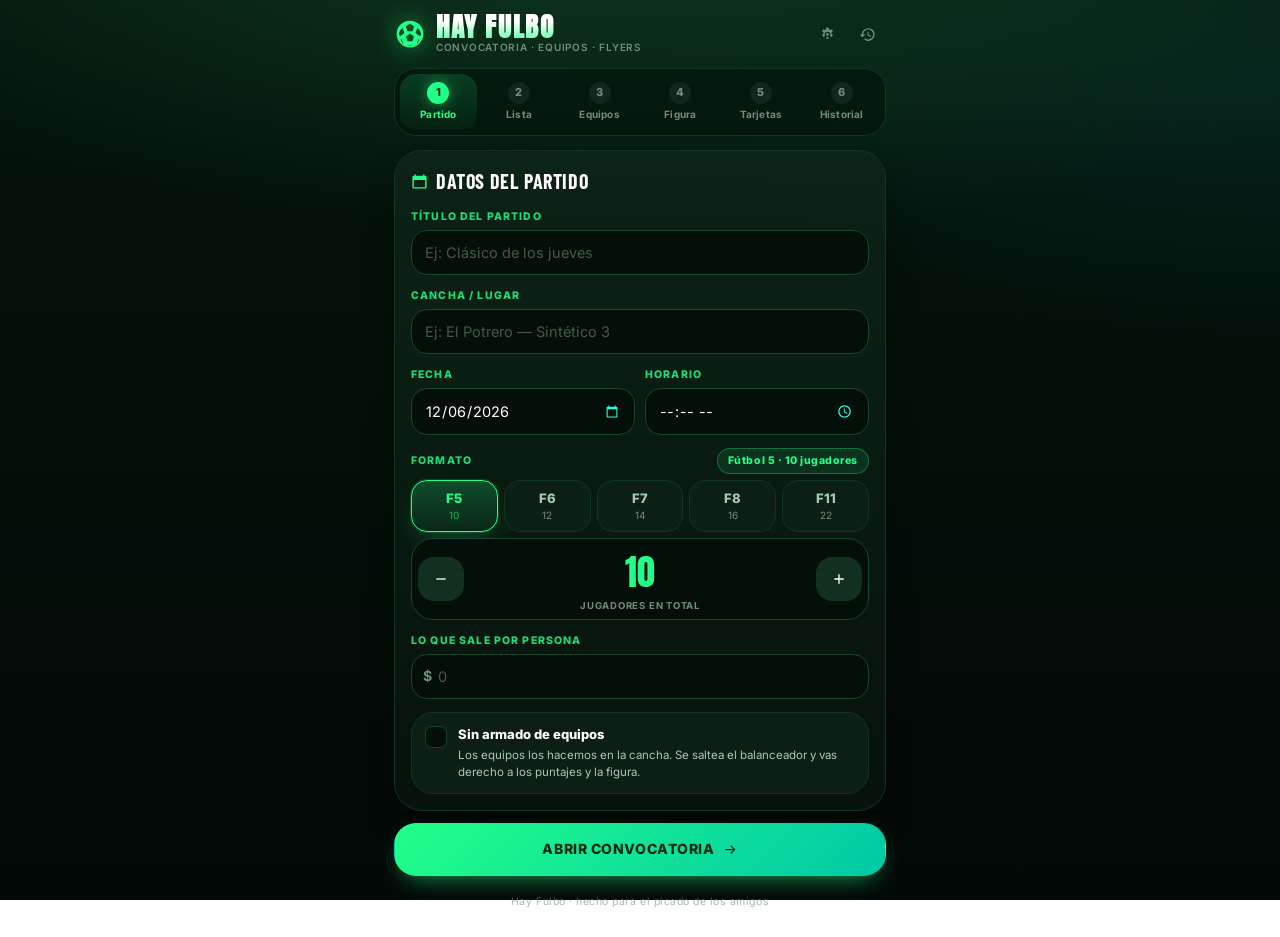
==== commit 1e4e6891: "Amarillas, rojas y fechas de suspensión Un paso nuevo para el registro disciplinario del grupo: se p" ====
--- a/index.html
+++ b/index.html
@@ -68,6 +68,8 @@
     <symbol id="i-arrow" viewBox="0 0 24 24"><path fill="currentColor" d="m13 5l7 7l-7 7l-1.4-1.4l4.6-4.6H4v-2h12.2L11.6 6.4z"/></symbol>
     <symbol id="i-money" viewBox="0 0 24 24"><path fill="currentColor" d="M2 5h20v14H2zm10 2.5a4.5 4.5 0 1 0 0 9a4.5 4.5 0 0 0 0-9M5 8a2 2 0 0 1-2 2v4a2 2 0 0 1 2 2h14a2 2 0 0 1 2-2v-4a2 2 0 0 1-2-2z"/></symbol>
     <symbol id="i-swap" viewBox="0 0 24 24"><path fill="currentColor" d="M8 3v3h11v2H8v3l-5-4zm8 18v-3H5v-2h11v-3l5 4z"/></symbol>
+    <symbol id="i-card" viewBox="0 0 24 24"><path fill="currentColor" d="M7.6 2h6.6a2 2 0 0 1 2 2v16a2 2 0 0 1-2 2H7.6a2 2 0 0 1-2-2V4a2 2 0 0 1 2-2"/></symbol>
+    <symbol id="i-cards" viewBox="0 0 24 24"><path fill="currentColor" d="M4.4 5.6l4.3-1.5a1.6 1.6 0 0 1 2 1l4.4 12.4a1.6 1.6 0 0 1-1 2l-4.3 1.5a1.6 1.6 0 0 1-2-1L3.4 7.6a1.6 1.6 0 0 1 1-2m10.5-1.2h3.9a1.6 1.6 0 0 1 1.6 1.6v13.6a1.6 1.6 0 0 1-1.6 1.6h-1.5z" opacity=".999"/></symbol>
     <symbol id="i-gear" viewBox="0 0 24 24"><path fill="currentColor" d="M12 8a4 4 0 1 0 0 8a4 4 0 0 0 0-8m0 2a2 2 0 1 1 0 4a2 2 0 0 1 0-4m-1.6-8h3.2l.4 2.5l1.7 1l2.3-1l1.6 2.8l-1.9 1.6v2.2l1.9 1.6l-1.6 2.8l-2.3-1l-1.7 1l-.4 2.5h-3.2l-.4-2.5l-1.7-1l-2.3 1l-1.6-2.8l1.9-1.6v-2.2L4.4 7.3L6 4.5l2.3 1l1.7-1z"/></symbol>
     <symbol id="i-history" viewBox="0 0 24 24"><path fill="currentColor" d="M13 3a9 9 0 0 0-9 9H1l4 4l4-4H6a7 7 0 1 1 7 7a7 7 0 0 1-4.5-1.7l-1.4 1.5A9 9 0 1 0 13 3m-1 5v5l4 2.4l.8-1.3L13.5 12V8z"/></symbol>
   </defs>
@@ -107,7 +109,8 @@
     <button class="step" data-step="2" role="tab"><span class="step__n">2</span><span class="step__l">Lista</span></button>
     <button class="step" data-step="3" role="tab" id="step-teams"><span class="step__n">3</span><span class="step__l">Equipos</span></button>
     <button class="step" data-step="4" role="tab"><span class="step__n">4</span><span class="step__l">Figura</span></button>
-    <button class="step" data-step="5" role="tab"><span class="step__n">5</span><span class="step__l">Historial</span></button>
+    <button class="step" data-step="5" role="tab"><span class="step__n">5</span><span class="step__l">Tarjetas</span></button>
+    <button class="step" data-step="6" role="tab"><span class="step__n">6</span><span class="step__l">Historial</span></button>
   </nav>
 
   <main class="screens">
@@ -285,6 +288,7 @@
           Los equipos se arman en la cancha: el balanceador está apagado.
           <button class="link" type="button" id="btn-enable-teams">Quiero armarlos acá</button>
         </p>
+        <p class="muted">Deslizá para el puntaje y tocá el número para los cuartos: 7 · 7,25 · 7,5 · 7,75.</p>
         <div id="ratings" class="ratings"></div>
       </div>
 
@@ -294,8 +298,46 @@
       </div>
     </section>
 
-    <!-- ========== 5. HISTORIAL ========== -->
+    <!-- ========== 5. TARJETAS ========== -->
     <section class="screen" data-screen="5">
+      <div class="card">
+        <div class="card__head">
+          <h2 class="card__title"><svg><use href="#i-cards"></use></svg> Amarillas y rojas</h2>
+          <span class="pill" id="disc-badge">Sin tarjetas</span>
+        </div>
+        <p class="muted">
+          Cada <b>dos amarillas</b> sale una roja. La <b>primera roja</b> es una fecha de
+          suspensión, la <b>segunda</b> son dos, la <b>tercera</b> tres, y así.
+          Las fechas se cumplen al cerrar un partido en el que el sancionado no esté en la lista.
+        </p>
+        <button class="btn btn--primary btn--xl" id="btn-add-card">
+          <svg><use href="#i-card"></use></svg> Poner una tarjeta
+        </button>
+      </div>
+
+      <div class="card">
+        <div class="card__head">
+          <h2 class="card__title"><svg><use href="#i-warn"></use></svg> Suspendidos</h2>
+          <span class="pill" id="disc-susp-badge">0</span>
+        </div>
+        <div id="disc-suspended" class="disc"></div>
+      </div>
+
+      <div class="card">
+        <h2 class="card__title"><svg><use href="#i-users"></use></svg> Fichas del grupo</h2>
+        <div id="disc-rows" class="disc"></div>
+      </div>
+
+      <div class="card">
+        <h2 class="card__title"><svg><use href="#i-history"></use></svg> Últimas tarjetas</h2>
+        <div id="disc-log" class="disc"></div>
+      </div>
+
+      <button class="btn btn--soft btn--wide" id="btn-clear-discipline"><svg><use href="#i-trash"></use></svg> Borrar todas las tarjetas</button>
+    </section>
+
+    <!-- ========== 6. HISTORIAL ========== -->
+    <section class="screen" data-screen="6">
       <div class="card">
         <div class="card__head">
           <h2 class="card__title"><svg><use href="#i-history"></use></svg> Ranking histórico</h2>
@@ -348,6 +390,57 @@
     </ol>
     <div class="modal__foot">
       <button class="btn btn--soft btn--wide" data-close>Entendido</button>
+    </div>
+  </div>
+</div>
+
+<!-- ============ MODAL TARJETA ============ -->
+<div class="modal" id="card-modal" hidden>
+  <div class="modal__box" role="dialog" aria-modal="true" aria-label="Poner una tarjeta">
+    <div class="modal__head">
+      <h3><svg class="ic"><use href="#i-card"></use></svg> Poner una tarjeta</h3>
+      <button class="btn btn--ghost btn--icon" data-close><svg><use href="#i-x"></use></svg></button>
+    </div>
+
+    <div class="field">
+      <label for="f-card-name">Jugador</label>
+      <input id="f-card-name" type="text" maxlength="22" placeholder="Nombre o apodo…" autocomplete="off" list="card-names">
+      <datalist id="card-names"></datalist>
+    </div>
+
+    <div class="field">
+      <label>Tarjeta</label>
+      <div class="cardpick" id="card-type">
+        <button type="button" data-type="yellow" class="is-on"><i class="cardpick__chip cardpick__chip--y"></i><b>Amarilla</b><span>De a dos, roja</span></button>
+        <button type="button" data-type="red"><i class="cardpick__chip cardpick__chip--r"></i><b>Roja directa</b><span>Cuenta como roja</span></button>
+      </div>
+    </div>
+
+    <div class="field">
+      <div class="field__head">
+        <label for="f-card-reason">Motivo</label>
+        <span class="pill" id="card-reason-count">0/140</span>
+      </div>
+      <div class="chips" id="card-presets">
+        <button type="button">Faltó sin avisar</button>
+        <button type="button">Llegó tarde</button>
+        <button type="button">No pagó</button>
+        <button type="button">Agresión</button>
+        <button type="button">Protestas</button>
+      </div>
+      <textarea id="f-card-reason" rows="3" maxlength="140" placeholder="Contá qué pasó…"></textarea>
+    </div>
+
+    <div class="field">
+      <label for="f-card-date">Fecha</label>
+      <input id="f-card-date" type="date">
+    </div>
+
+    <p class="muted" id="card-preview"></p>
+
+    <div class="modal__foot">
+      <button class="btn btn--primary btn--wide" id="btn-card-ok">Poner la tarjeta</button>
+      <button class="btn btn--soft" data-close>Cancelar</button>
     </div>
   </div>
 </div>
@@ -443,6 +536,7 @@
 <script src="js/util.js"></script>
 <script src="js/pwa.js"></script>
 <script src="js/state.js"></script>
+<script src="js/discipline.js"></script>
 <script src="js/teams.js"></script>
 <script src="js/canvas-kit.js"></script>
 <script src="js/themes.js"></script>
--- a/css/styles.css
+++ b/css/styles.css
@@ -469,6 +469,8 @@
 }
 .pl__tag--ARQ{background:rgba(255,203,61,.16);color:var(--gold)}
 .pl__tag--sub{background:rgba(var(--accent-2-rgb),.16);color:var(--accent-2)}
+.pl__tag--out{background:rgba(255,90,90,.18);color:#ff9b9b}
+.pl.is-out{border-color:rgba(255,90,90,.4)}
 .pl__pay{
   width:30px;height:30px;flex:0 0 auto;border-radius:9px;display:grid;place-items:center;
   background:var(--tile-1);color:var(--ink-5);font-size:13px;transition:.15s;
@@ -509,8 +511,15 @@
 .rt.is-mvp{border-color:var(--gold);background:rgba(255,203,61,.06)}
 .rt__top{display:flex;align-items:center;gap:8px}
 .rt__name{flex:1;min-width:0;font-size:14px;font-weight:700;overflow:hidden;text-overflow:ellipsis;white-space:nowrap}
-.rt__score{font-family:var(--font-cond);font-size:20px;font-weight:700;color:var(--accent);min-width:34px;text-align:right}
-.rt.is-mvp .rt__score{color:var(--gold)}
+.rt__score{
+  font-family:var(--font-cond);font-size:20px;font-weight:700;
+  color:var(--accent);min-width:70px;text-align:center;
+  padding:2px 9px;border-radius:9px;transition:.14s;
+  background:var(--tile-1);border:1px solid var(--line-soft);
+}
+.rt__score:hover{border-color:var(--accent)}
+.rt__score:active{transform:scale(.94)}
+.rt.is-mvp .rt__score{color:var(--gold);border-color:var(--gold)}
 .rt__bottom{display:flex;align-items:center;gap:9px}
 .rt__bottom input[type=range]{flex:1;accent-color:var(--accent);height:22px}
 .rt__goals{display:flex;align-items:center;gap:4px;background:var(--tile-1);border-radius:9px;padding:3px}
@@ -594,6 +603,67 @@
 }
 .th__dot{width:16px;height:16px;border-radius:50%;box-shadow:inset 0 0 0 2px rgba(255,255,255,.15)}
 .th.is-on{border-color:var(--accent);color:#fff;background:var(--tile-2)}
+
+/* ---------- tarjetas ---------- */
+.disc{display:flex;flex-direction:column;gap:7px}
+.disc__row,.disc__log{
+  display:flex;align-items:center;gap:10px;
+  background:var(--well);border:1px solid var(--line-soft);
+  border-radius:var(--r-md);padding:9px 11px;
+}
+.disc__row.is-out{border-color:rgba(255,90,90,.42);background:rgba(255,90,90,.06)}
+.disc__body{flex:1;min-width:0;display:flex;flex-direction:column;gap:2px}
+.disc__name{font-size:14px;font-weight:700;overflow:hidden;text-overflow:ellipsis;white-space:nowrap}
+.disc__meta{font-size:11px;color:var(--ink-3);overflow:hidden;text-overflow:ellipsis;white-space:nowrap}
+.disc__log{align-items:flex-start}
+.disc__log .pip{margin-top:3px}
+.disc__log .disc__meta{white-space:normal;line-height:1.45;text-overflow:clip}
+.disc__tag{
+  flex:0 0 auto;font-size:9.5px;font-weight:800;letter-spacing:.05em;
+  padding:4px 8px;border-radius:999px;white-space:nowrap;
+}
+.disc__tag--out{background:rgba(255,90,90,.16);color:#ff9b9b}
+.disc__tag--ok{background:rgba(var(--accent-rgb),.12);color:var(--accent)}
+.disc__btn{
+  flex:0 0 auto;width:30px;height:30px;border-radius:9px;
+  display:grid;place-items:center;font-size:14px;
+  background:var(--tile-1);color:var(--ink-5);transition:.15s;
+}
+.disc__btn:hover{background:var(--tile-2);color:var(--accent)}
+.disc__btn--del:hover{color:var(--danger)}
+
+/* Las rojas y la amarilla suelta, dibujadas como tarjetitas. */
+.disc__pips{display:flex;align-items:center;gap:3px;flex:0 0 auto}
+.pip{
+  display:block;width:11px;height:15px;border-radius:2.5px;
+  box-shadow:inset 0 0 0 1px rgba(0,0,0,.35);
+}
+.pip--y{background:#ffd23f}
+.pip--r{background:#ff4444}
+.pip--off{background:var(--tile-2);box-shadow:none}
+
+/* Elegir amarilla o roja. */
+.cardpick{display:grid;grid-template-columns:1fr 1fr;gap:8px}
+.cardpick button{
+  display:flex;flex-direction:column;align-items:center;gap:3px;
+  padding:11px 6px;border-radius:var(--r-md);
+  background:var(--tile);border:1px solid var(--line-soft);
+  color:var(--ink-2);transition:.16s;
+}
+.cardpick button b{font-size:12.5px;font-weight:800;color:#fff}
+.cardpick button span{font-size:10px;color:var(--ink-3)}
+.cardpick button.is-on{border-color:var(--accent);box-shadow:var(--glow)}
+.cardpick__chip{display:block;width:15px;height:21px;border-radius:3px;margin-bottom:2px}
+.cardpick__chip--y{background:#ffd23f}
+.cardpick__chip--r{background:#ff4444}
+
+/* Motivos de un toque. */
+.chips{display:flex;flex-wrap:wrap;gap:6px}
+.chips button{
+  font-size:11px;font-weight:700;padding:6px 10px;border-radius:999px;
+  background:var(--tile);border:1px solid var(--line-soft);color:var(--ink-2);transition:.16s;
+}
+.chips button:hover{border-color:var(--accent);color:var(--accent)}
 
 /* ---------- selector de colores de la app ---------- */
 .skins{display:flex;flex-direction:column;gap:8px}
